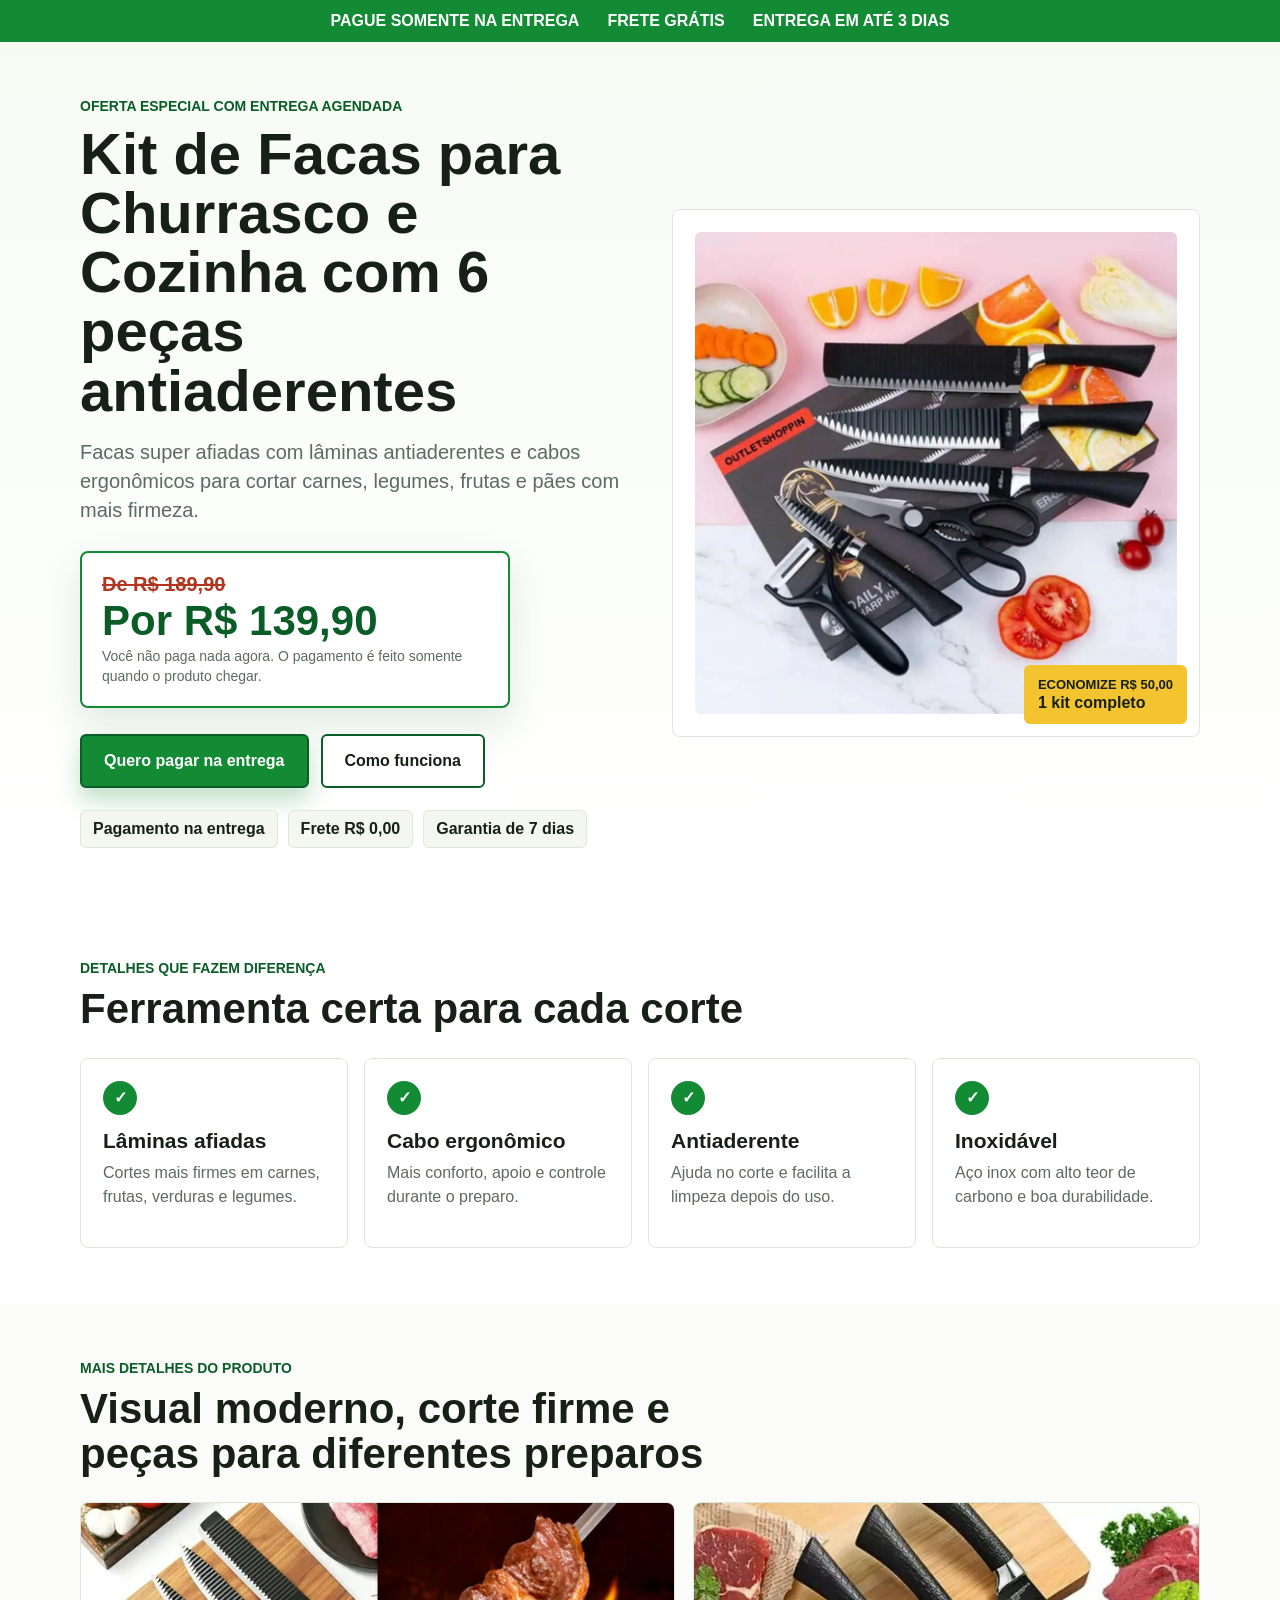
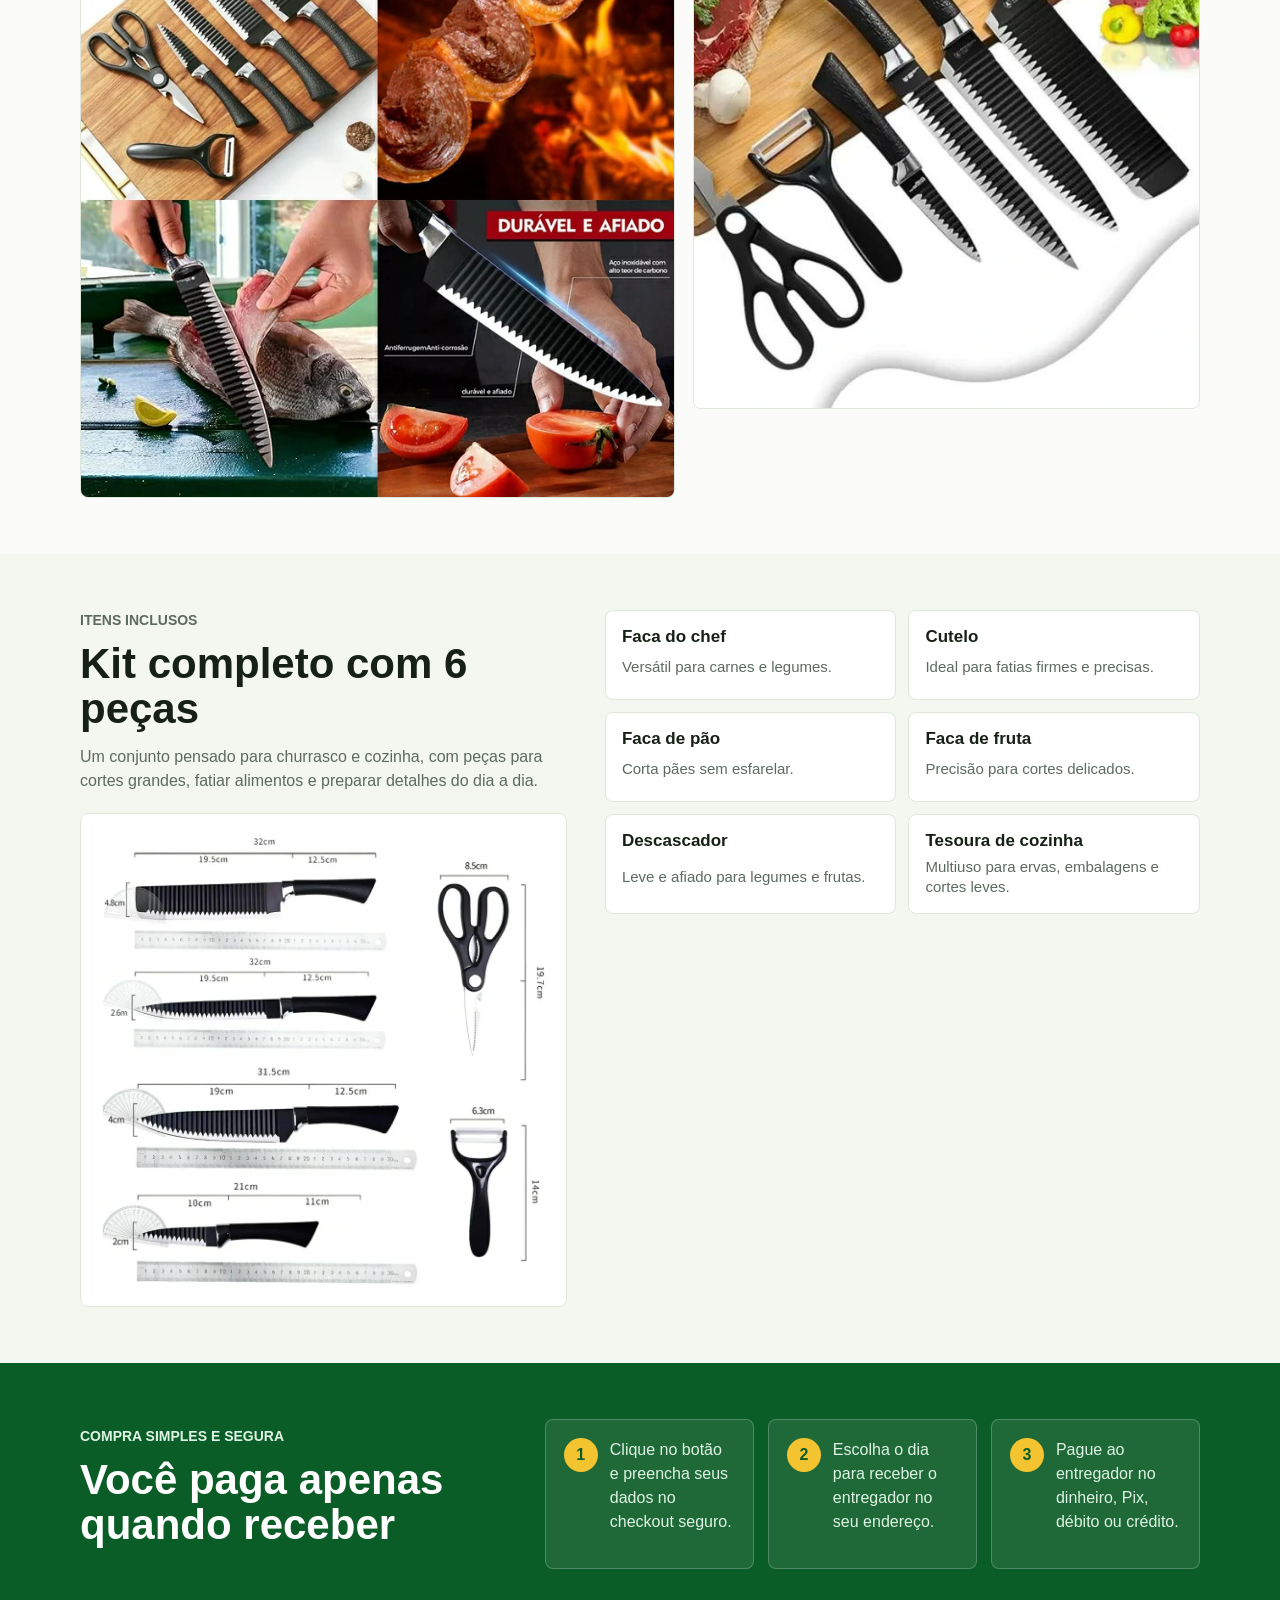
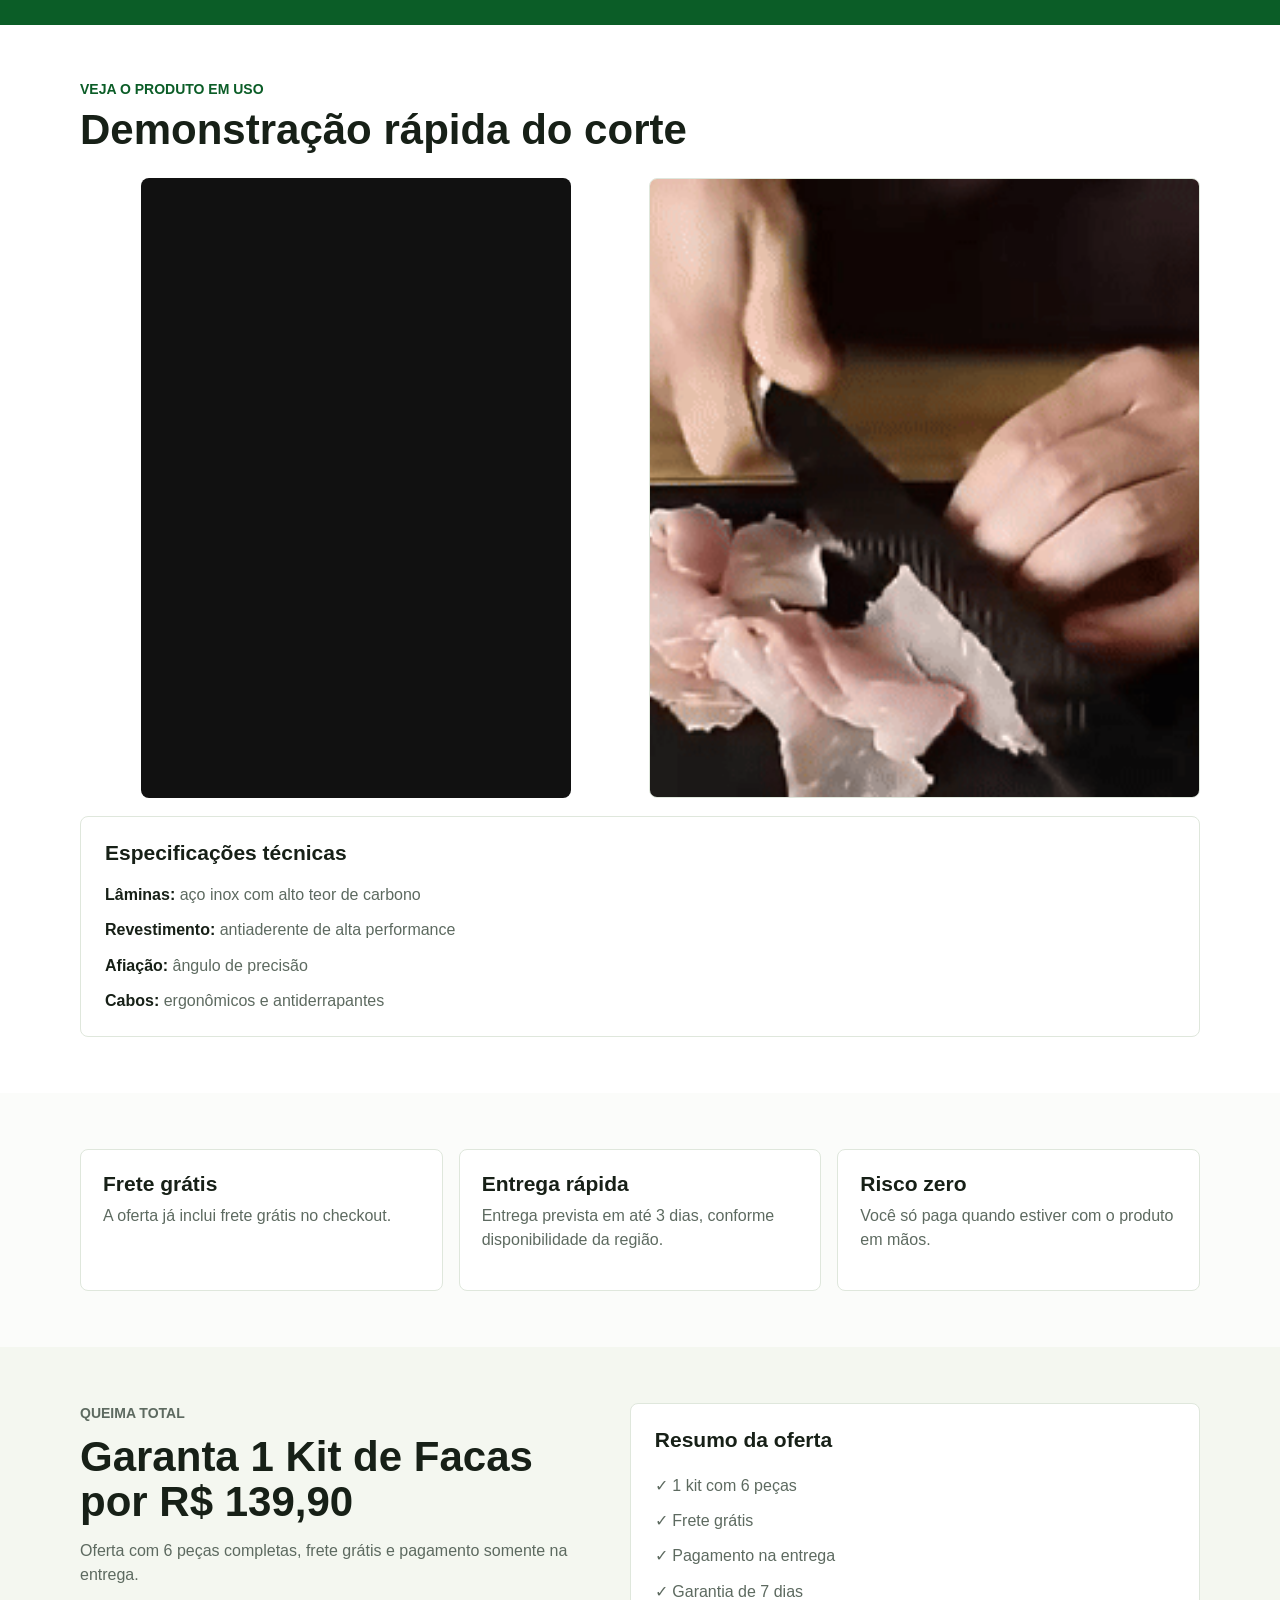
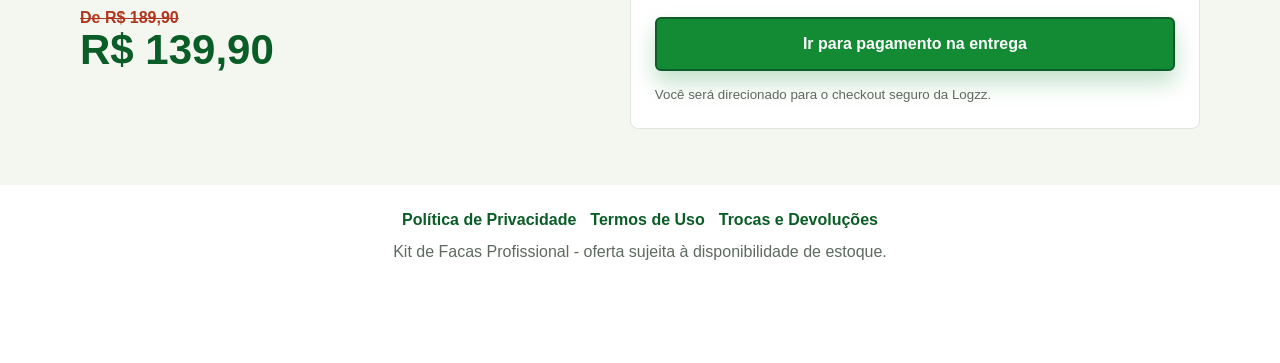
==== index.html @ 110b4728 "Add kit facas landing page" ====
<!doctype html>
<html lang="pt-BR">
  <head>
    <meta charset="utf-8">
    <meta name="viewport" content="width=device-width, initial-scale=1">
    <title>Kit de Facas Profissional | Pague na Entrega</title>
    <meta name="description" content="Kit de facas profissional com 6 peças, frete grátis e pagamento somente na entrega.">
    <link rel="preconnect" href="https://mastersite.shop">
    <link rel="stylesheet" href="styles.css">
    <!-- Google tag (gtag.js) -->
    <script async src="https://www.googletagmanager.com/gtag/js?id=AW-16681014319"></script>
    <script>
      window.dataLayer = window.dataLayer || [];
      function gtag(){dataLayer.push(arguments);}
      gtag('js', new Date());

      gtag('config', 'AW-16681014319');
    </script>
  </head>
  <body>
    <header class="trust-bar">
      <span>Pague somente na entrega</span>
      <span>Frete grátis</span>
      <span>Entrega em até 3 dias</span>
    </header>

    <main>
      <section class="hero" id="topo">
        <div class="hero-copy">
          <p class="eyebrow">Oferta especial com entrega agendada</p>
          <h1>Kit de Facas para Churrasco e Cozinha com 6 peças antiaderentes</h1>
          <p class="lead">Facas super afiadas com lâminas antiaderentes e cabos ergonômicos para cortar carnes, legumes, frutas e pães com mais firmeza.</p>

          <div class="price-box" aria-label="Preço da oferta">
            <span class="old-price">De R$ 189,90</span>
            <strong>Por R$ 139,90</strong>
            <small>Você não paga nada agora. O pagamento é feito somente quando o produto chegar.</small>
          </div>

          <div class="hero-actions">
            <a class="button primary" href="https://entrega.logzz.com.br/pay/memo80xdl/1-kit-com-6-facas-profissional">Quero pagar na entrega</a>
            <a class="button secondary" href="#como-funciona">Como funciona</a>
          </div>

          <ul class="quick-proofs" aria-label="Benefícios principais">
            <li>Pagamento na entrega</li>
            <li>Frete R$ 0,00</li>
            <li>Garantia de 7 dias</li>
          </ul>
        </div>

        <div class="product-showcase" aria-label="Imagem do Kit de Facas Profissional">
          <img src="/assets/kit-facas-principal.webp" alt="Kit de facas profissional com lâminas pretas e acessórios">
          <div class="floating-offer">
            <span>Economize R$ 50,00</span>
            <strong>1 kit completo</strong>
          </div>
        </div>
      </section>

      <section class="benefits">
        <div class="section-heading">
          <p class="eyebrow">Detalhes que fazem diferença</p>
          <h2>Ferramenta certa para cada corte</h2>
        </div>
        <div class="benefit-grid">
          <article>
            <span class="check">✓</span>
            <h3>Lâminas afiadas</h3>
            <p>Cortes mais firmes em carnes, frutas, verduras e legumes.</p>
          </article>
          <article>
            <span class="check">✓</span>
            <h3>Cabo ergonômico</h3>
            <p>Mais conforto, apoio e controle durante o preparo.</p>
          </article>
          <article>
            <span class="check">✓</span>
            <h3>Antiaderente</h3>
            <p>Ajuda no corte e facilita a limpeza depois do uso.</p>
          </article>
          <article>
            <span class="check">✓</span>
            <h3>Inoxidável</h3>
            <p>Aço inox com alto teor de carbono e boa durabilidade.</p>
          </article>
        </div>
      </section>

      <section class="gallery" aria-label="Fotos do Kit de Facas">
        <div class="section-heading">
          <p class="eyebrow">Mais detalhes do produto</p>
          <h2>Visual moderno, corte firme e peças para diferentes preparos</h2>
        </div>
        <div class="gallery-grid">
          <img src="/assets/kit-facas-usos.webp" alt="Montagem mostrando o kit de facas em churrasco, peixe e vegetais">
          <img src="/assets/kit-facas-inclusos.webp" alt="Kit de facas completo com tesoura e descascador">
        </div>
      </section>

      <section class="included" id="kit">
        <div class="included-copy">
          <p class="eyebrow">Itens inclusos</p>
          <h2>Kit completo com 6 peças</h2>
          <p>Um conjunto pensado para churrasco e cozinha, com peças para cortes grandes, fatiar alimentos e preparar detalhes do dia a dia.</p>
          <img class="included-photo" src="/assets/medidas-kit-facas.webp" alt="Medidas das facas, tesoura e descascador inclusos no kit">
        </div>
        <ul class="included-list">
          <li><strong>Faca do chef</strong><span>Versátil para carnes e legumes.</span></li>
          <li><strong>Cutelo</strong><span>Ideal para fatias firmes e precisas.</span></li>
          <li><strong>Faca de pão</strong><span>Corta pães sem esfarelar.</span></li>
          <li><strong>Faca de fruta</strong><span>Precisão para cortes delicados.</span></li>
          <li><strong>Descascador</strong><span>Leve e afiado para legumes e frutas.</span></li>
          <li><strong>Tesoura de cozinha</strong><span>Multiuso para ervas, embalagens e cortes leves.</span></li>
        </ul>
      </section>

      <section class="cod-strip" id="como-funciona">
        <div>
          <p class="eyebrow">Compra simples e segura</p>
          <h2>Você paga apenas quando receber</h2>
        </div>
        <div class="steps">
          <article>
            <span>1</span>
            <p>Clique no botão e preencha seus dados no checkout seguro.</p>
          </article>
          <article>
            <span>2</span>
            <p>Escolha o dia para receber o entregador no seu endereço.</p>
          </article>
          <article>
            <span>3</span>
            <p>Pague ao entregador no dinheiro, Pix, débito ou crédito.</p>
          </article>
        </div>
      </section>

      <section class="proof">
        <div class="section-heading">
          <p class="eyebrow">Veja o produto em uso</p>
          <h2>Demonstração rápida do corte</h2>
        </div>
        <div class="demo-layout video-feature">
          <iframe class="shorts-video" src="https://www.youtube.com/embed/foCWvr93uLo" title="Demonstração do Kit de Facas em vídeo" allow="accelerometer; autoplay; clipboard-write; encrypted-media; gyroscope; picture-in-picture; web-share" allowfullscreen></iframe>
          <img class="demo-gif" src="/assets/kit-facas-corte.gif" alt="Demonstração de faca cortando alimento sobre uma tábua">
        </div>
        <div class="demo-layout spec-layout">
          <div class="spec-card">
            <h3>Especificações técnicas</h3>
            <ul class="spec-list">
              <li><strong>Lâminas:</strong> aço inox com alto teor de carbono</li>
              <li><strong>Revestimento:</strong> antiaderente de alta performance</li>
              <li><strong>Afiação:</strong> ângulo de precisão</li>
              <li><strong>Cabos:</strong> ergonômicos e antiderrapantes</li>
            </ul>
          </div>
        </div>
      </section>

      <section class="confidence">
        <article>
          <h3>Frete grátis</h3>
          <p>A oferta já inclui frete grátis no checkout.</p>
        </article>
        <article>
          <h3>Entrega rápida</h3>
          <p>Entrega prevista em até 3 dias, conforme disponibilidade da região.</p>
        </article>
        <article>
          <h3>Risco zero</h3>
          <p>Você só paga quando estiver com o produto em mãos.</p>
        </article>
      </section>

      <section class="order" id="oferta">
        <div class="order-copy">
          <p class="eyebrow">Queima total</p>
          <h2>Garanta 1 Kit de Facas por R$ 139,90</h2>
          <p>Oferta com 6 peças completas, frete grátis e pagamento somente na entrega.</p>
          <div class="mini-price">
            <span>De R$ 189,90</span>
            <strong>R$ 139,90</strong>
          </div>
        </div>

        <div class="checkout-card">
          <h3>Resumo da oferta</h3>
          <ul>
            <li>✓ 1 kit com 6 peças</li>
            <li>✓ Frete grátis</li>
            <li>✓ Pagamento na entrega</li>
            <li>✓ Garantia de 7 dias</li>
          </ul>
          <a class="button primary full" href="https://entrega.logzz.com.br/pay/memo80xdl/1-kit-com-6-facas-profissional">Ir para pagamento na entrega</a>
          <small>Você será direcionado para o checkout seguro da Logzz.</small>
        </div>
      </section>
    </main>

    <footer>
      <nav class="policy-links" aria-label="Políticas da loja">
        <a href="https://peguenaentrega.com.br/politica-privacidade/">Política de Privacidade</a>
        <a href="https://peguenaentrega.com.br/termos-de-uso/">Termos de Uso</a>
        <a href="https://peguenaentrega.com.br/trocas-e-devolucoes/">Trocas e Devoluções</a>
      </nav>
      <p>Kit de Facas Profissional - oferta sujeita à disponibilidade de estoque.</p>
    </footer>

    <a class="sticky-cta" href="https://entrega.logzz.com.br/pay/memo80xdl/1-kit-com-6-facas-profissional">Pagar na entrega</a>
  </body>
</html>
---- styles.css ----
:root {
  --green: #138a34;
  --green-dark: #0b5d27;
  --yellow: #f4c430;
  --ink: #172017;
  --muted: #5d6a60;
  --soft: #f4f7f0;
  --line: #dfe7dc;
  --white: #ffffff;
  --danger: #b1351f;
  font-family: Arial, Helvetica, sans-serif;
}

* {
  box-sizing: border-box;
}

html {
  scroll-behavior: smooth;
}

body {
  margin: 0;
  color: var(--ink);
  background: var(--white);
}

img,
iframe {
  max-width: 100%;
}

.trust-bar {
  position: sticky;
  top: 0;
  z-index: 20;
  display: flex;
  justify-content: center;
  gap: 28px;
  padding: 12px 16px;
  color: var(--white);
  background: var(--green);
  font-weight: 800;
  text-transform: uppercase;
  letter-spacing: 0;
}

.hero,
.benefits,
.gallery,
.included,
.cod-strip,
.proof,
.confidence,
.order {
  padding: 56px max(18px, calc((100vw - 1120px) / 2));
}

.hero {
  display: grid;
  grid-template-columns: minmax(0, 1.02fr) minmax(320px, 0.98fr);
  gap: 42px;
  align-items: center;
  background: linear-gradient(180deg, #f7fbf4 0%, #ffffff 100%);
}

.hero-copy {
  min-width: 0;
}

.eyebrow {
  margin: 0 0 10px;
  color: var(--green-dark);
  font-size: 14px;
  font-weight: 800;
  text-transform: uppercase;
}

h1,
h2,
h3,
p {
  margin-top: 0;
}

h1 {
  max-width: 720px;
  margin-bottom: 18px;
  font-size: clamp(34px, 5vw, 58px);
  line-height: 1.02;
}

h2 {
  margin-bottom: 14px;
  font-size: clamp(28px, 3.8vw, 42px);
  line-height: 1.08;
}

h3 {
  margin-bottom: 8px;
  font-size: 21px;
}

.lead {
  max-width: 620px;
  color: var(--muted);
  font-size: 20px;
  line-height: 1.45;
}

.price-box {
  display: grid;
  gap: 4px;
  max-width: 430px;
  margin: 26px 0;
  padding: 20px;
  border: 2px solid var(--green);
  background: var(--white);
  border-radius: 8px;
  box-shadow: 0 16px 38px rgba(13, 82, 34, 0.12);
}

.old-price {
  width: fit-content;
  color: var(--danger);
  font-size: 20px;
  font-weight: 800;
  text-decoration: line-through;
}

.price-box strong,
.mini-price strong {
  color: var(--green-dark);
  font-size: 42px;
  line-height: 1;
}

.price-box small,
.order-form small {
  color: var(--muted);
  font-size: 14px;
  line-height: 1.45;
}

.hero-actions {
  display: flex;
  flex-wrap: wrap;
  gap: 12px;
  margin-bottom: 22px;
}

.button {
  display: inline-flex;
  min-height: 54px;
  align-items: center;
  justify-content: center;
  padding: 14px 22px;
  border: 2px solid var(--green-dark);
  border-radius: 6px;
  color: var(--ink);
  font-weight: 900;
  text-decoration: none;
  text-align: center;
}

.button.primary {
  color: var(--white);
  background: var(--green);
  box-shadow: 0 12px 22px rgba(19, 138, 52, 0.26);
}

.button.secondary {
  background: var(--white);
}

.quick-proofs {
  display: flex;
  flex-wrap: wrap;
  gap: 10px;
  padding: 0;
  margin: 0;
  list-style: none;
}

.quick-proofs li {
  padding: 9px 12px;
  border: 1px solid var(--line);
  border-radius: 6px;
  background: var(--soft);
  font-weight: 800;
}

.product-showcase {
  position: relative;
  min-width: 0;
  padding: 22px;
  border: 1px solid var(--line);
  border-radius: 8px;
  background: var(--white);
}

.product-showcase img {
  display: block;
  width: 100%;
  border-radius: 6px;
}

.floating-offer {
  position: absolute;
  right: 12px;
  bottom: 12px;
  display: grid;
  gap: 2px;
  padding: 12px 14px;
  border-radius: 6px;
  color: var(--ink);
  background: var(--yellow);
  font-weight: 900;
}

.floating-offer span {
  font-size: 13px;
  text-transform: uppercase;
}

.section-heading {
  max-width: 720px;
  margin-bottom: 26px;
}

.benefit-grid,
.gallery-grid,
.confidence {
  display: grid;
  grid-template-columns: repeat(4, minmax(0, 1fr));
  gap: 16px;
}

.benefit-grid article,
.confidence article {
  padding: 22px;
  border: 1px solid var(--line);
  border-radius: 8px;
  background: var(--white);
}

.benefit-grid p,
.confidence p,
.included-copy p,
.cod-strip p,
.order-copy p {
  color: var(--muted);
  line-height: 1.5;
}

.gallery {
  background: #fbfcfa;
}

.gallery-grid {
  grid-template-columns: minmax(0, 1.08fr) minmax(0, 0.92fr);
  gap: 18px;
}

.gallery-grid img,
.included-photo {
  width: 100%;
  border: 1px solid var(--line);
  border-radius: 8px;
  background: var(--white);
  object-fit: cover;
}

.gallery-grid img {
  aspect-ratio: 1 / 1;
}

.included-photo {
  display: block;
  margin-top: 20px;
}

.check {
  display: inline-flex;
  width: 34px;
  height: 34px;
  align-items: center;
  justify-content: center;
  margin-bottom: 14px;
  border-radius: 50%;
  color: var(--white);
  background: var(--green);
  font-weight: 900;
}

.included {
  display: grid;
  grid-template-columns: 0.9fr 1.1fr;
  gap: 38px;
  align-items: start;
  background: var(--soft);
}

.included-list {
  display: grid;
  grid-template-columns: repeat(2, minmax(0, 1fr));
  gap: 12px;
  padding: 0;
  margin: 0;
  list-style: none;
}

.included-list li {
  display: grid;
  gap: 6px;
  min-height: 90px;
  padding: 16px;
  border: 1px solid var(--line);
  border-radius: 8px;
  background: var(--white);
  font-size: 17px;
  font-weight: 800;
}

.included-list span {
  color: var(--muted);
  font-size: 15px;
  font-weight: 500;
  line-height: 1.35;
}

.cod-strip {
  display: grid;
  grid-template-columns: 0.8fr 1.2fr;
  gap: 28px;
  align-items: center;
  color: var(--white);
  background: var(--green-dark);
}

.cod-strip .eyebrow,
.cod-strip p {
  color: #dff4e4;
}

.steps {
  display: grid;
  grid-template-columns: repeat(3, minmax(0, 1fr));
  gap: 14px;
}

.steps article {
  display: flex;
  gap: 12px;
  min-height: 108px;
  padding: 18px;
  border: 1px solid rgba(255, 255, 255, 0.22);
  border-radius: 8px;
  background: rgba(255, 255, 255, 0.08);
}

.steps span {
  display: inline-flex;
  flex: 0 0 34px;
  width: 34px;
  height: 34px;
  align-items: center;
  justify-content: center;
  border-radius: 50%;
  color: var(--green-dark);
  background: var(--yellow);
  font-weight: 900;
}

.video-grid,
.demo-layout {
  display: grid;
  grid-template-columns: repeat(2, minmax(0, 1fr));
  gap: 18px;
}

.video-grid iframe {
  width: 100%;
  aspect-ratio: 16 / 9;
  border: 0;
  border-radius: 8px;
  background: #111;
}

.video-feature {
  align-items: stretch;
  margin-bottom: 18px;
}

.shorts-video {
  width: min(100%, 430px);
  min-height: 620px;
  justify-self: center;
  border: 0;
  border-radius: 8px;
  background: #111;
}

.demo-gif {
  width: 100%;
  height: 100%;
  min-height: 420px;
  object-fit: cover;
  border: 1px solid var(--line);
  border-radius: 8px;
  background: var(--soft);
}

.spec-layout {
  grid-template-columns: 1fr;
}

.spec-card,
.checkout-card {
  padding: 24px;
  border: 1px solid var(--line);
  border-radius: 8px;
  background: var(--white);
}

.spec-list,
.checkout-card ul {
  display: grid;
  gap: 12px;
  padding: 0;
  margin: 18px 0 0;
  list-style: none;
}

.spec-list li,
.checkout-card li {
  color: var(--muted);
  line-height: 1.45;
}

.spec-list strong {
  color: var(--ink);
}

.confidence {
  grid-template-columns: repeat(3, minmax(0, 1fr));
  background: #fbfcfa;
}

.order {
  display: grid;
  grid-template-columns: 0.95fr 1.05fr;
  gap: 34px;
  align-items: start;
  background: var(--soft);
}

.mini-price {
  display: grid;
  gap: 2px;
  margin-top: 22px;
}

.mini-price span {
  color: var(--danger);
  font-weight: 900;
  text-decoration: line-through;
}

.checkout-card {
  display: grid;
  gap: 14px;
}

.checkout-card ul {
  margin: 0;
}

.button.full {
  width: 100%;
}

.checkout-card small {
  color: var(--muted);
  line-height: 1.45;
}

footer {
  padding: 26px 18px 86px;
  color: var(--muted);
  text-align: center;
}

.policy-links {
  display: flex;
  flex-wrap: wrap;
  justify-content: center;
  gap: 14px;
  margin-bottom: 14px;
}

.policy-links a {
  color: var(--green-dark);
  font-weight: 800;
  text-decoration: none;
}

.policy-links a:hover {
  text-decoration: underline;
}

.sticky-cta {
  position: fixed;
  right: 18px;
  bottom: 18px;
  z-index: 30;
  display: none;
  min-height: 48px;
  align-items: center;
  justify-content: center;
  padding: 12px 18px;
  border-radius: 6px;
  color: var(--white);
  background: var(--green);
  box-shadow: 0 12px 28px rgba(0, 0, 0, 0.22);
  font-weight: 900;
  text-decoration: none;
}

@media (max-width: 900px) {
  .trust-bar {
    gap: 10px;
    font-size: 12px;
  }

  .hero,
  .included,
  .cod-strip,
  .order {
    grid-template-columns: 1fr;
  }

  .benefit-grid,
  .gallery-grid,
  .confidence {
    grid-template-columns: repeat(2, minmax(0, 1fr));
  }

  .steps,
  .video-grid,
  .demo-layout {
    grid-template-columns: 1fr;
  }
}

@media (max-width: 620px) {
  .trust-bar {
    flex-direction: column;
    align-items: center;
    gap: 4px;
    padding: 9px 12px;
  }

  .hero,
  .benefits,
  .gallery,
  .included,
  .cod-strip,
  .proof,
  .confidence,
  .order {
    padding: 36px 16px;
  }

  .benefit-grid,
  .gallery-grid,
  .confidence,
  .included-list {
    grid-template-columns: 1fr;
  }

  .hero-actions .button {
    width: 100%;
  }

  .price-box strong,
  .mini-price strong {
    font-size: 34px;
  }

  .floating-offer {
    position: static;
    margin-top: 12px;
  }

  .shorts-video {
    width: 100%;
    min-height: 560px;
  }

  .demo-gif {
    min-height: 300px;
  }

  .sticky-cta {
    left: 14px;
    right: 14px;
    display: flex;
  }
}
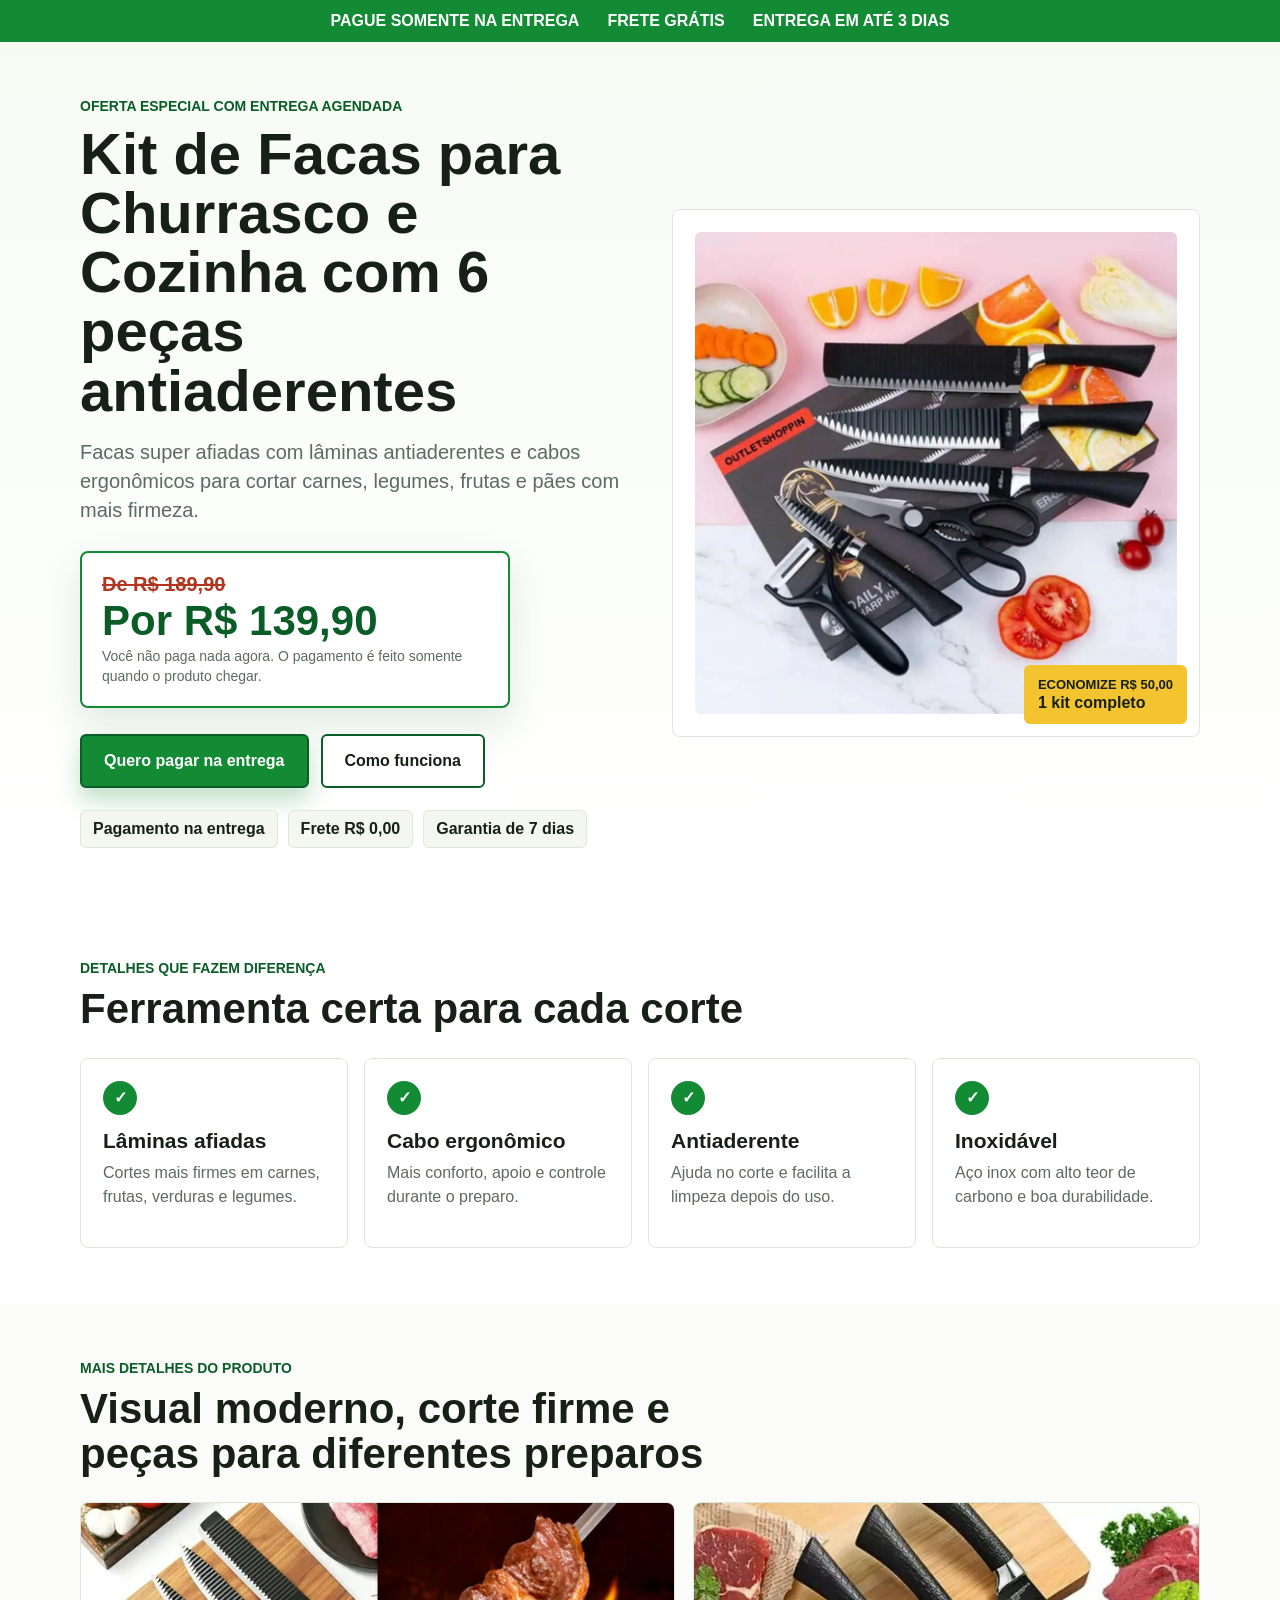
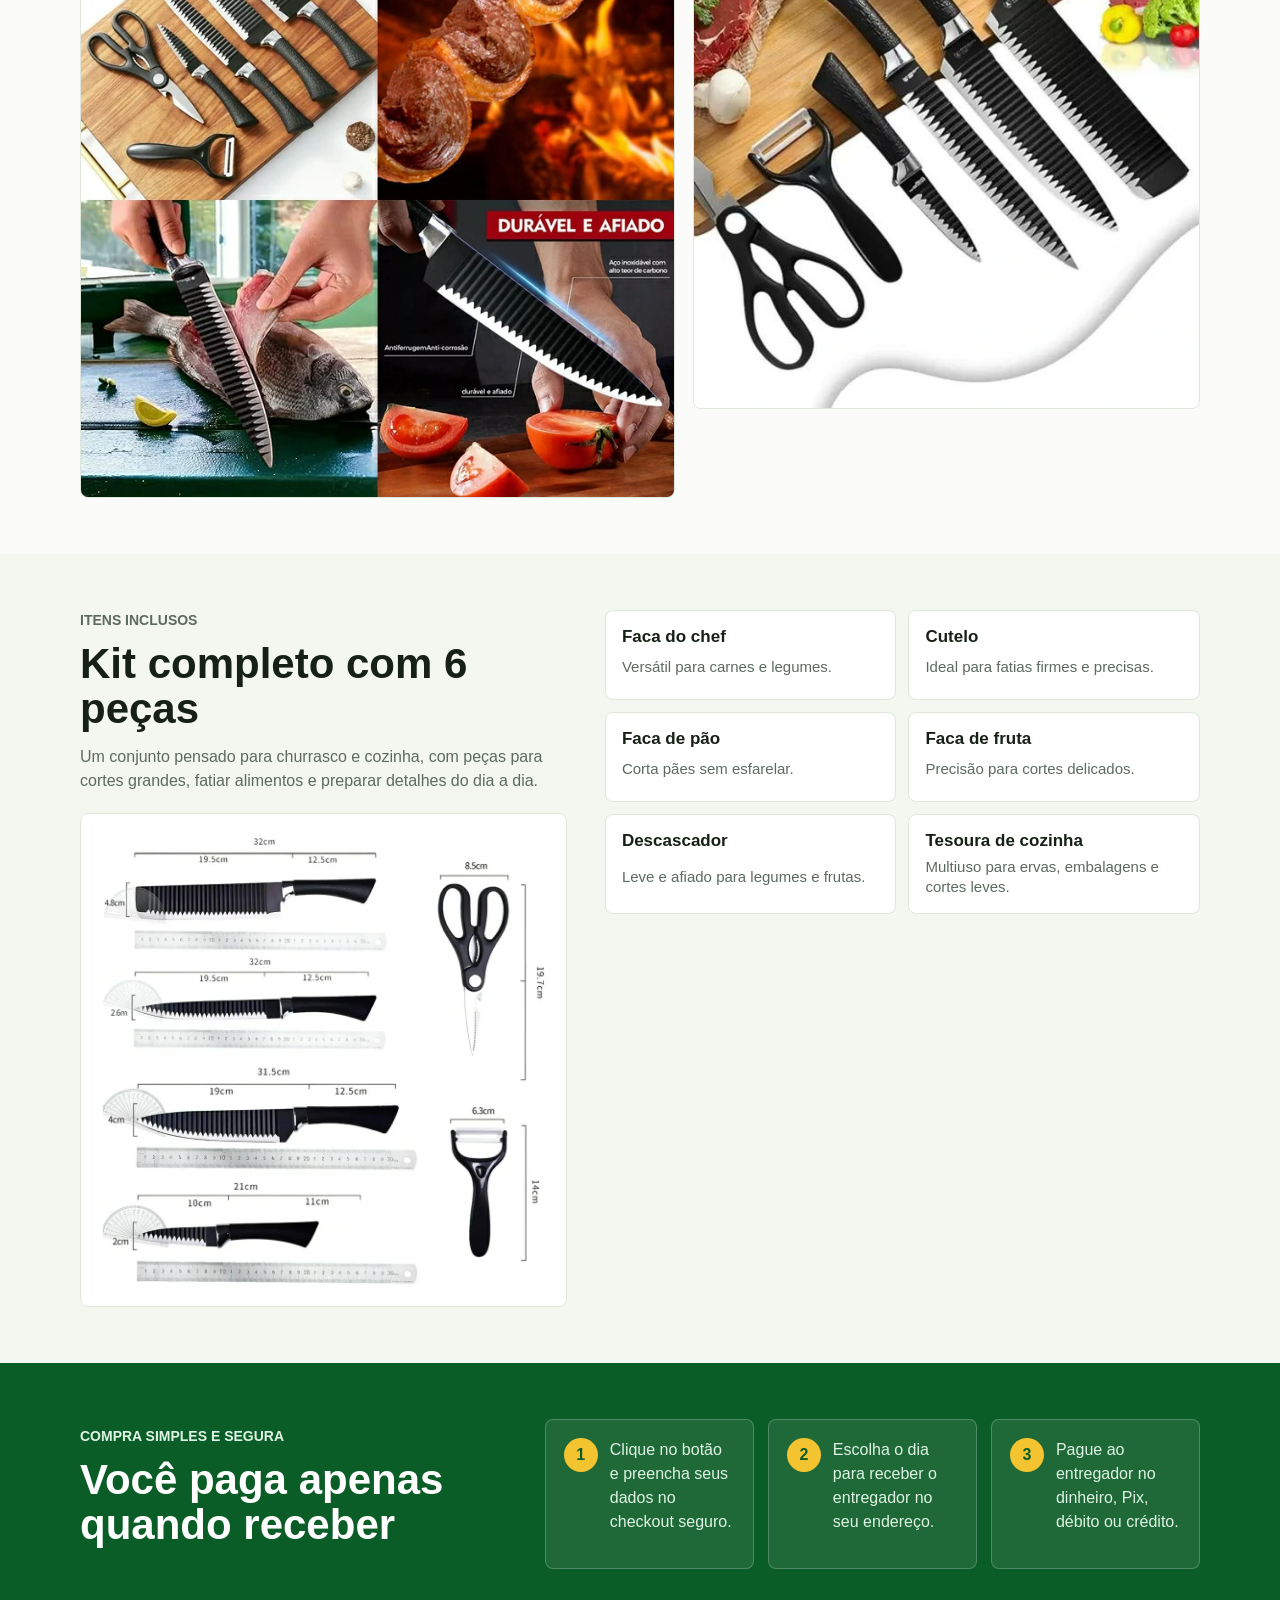
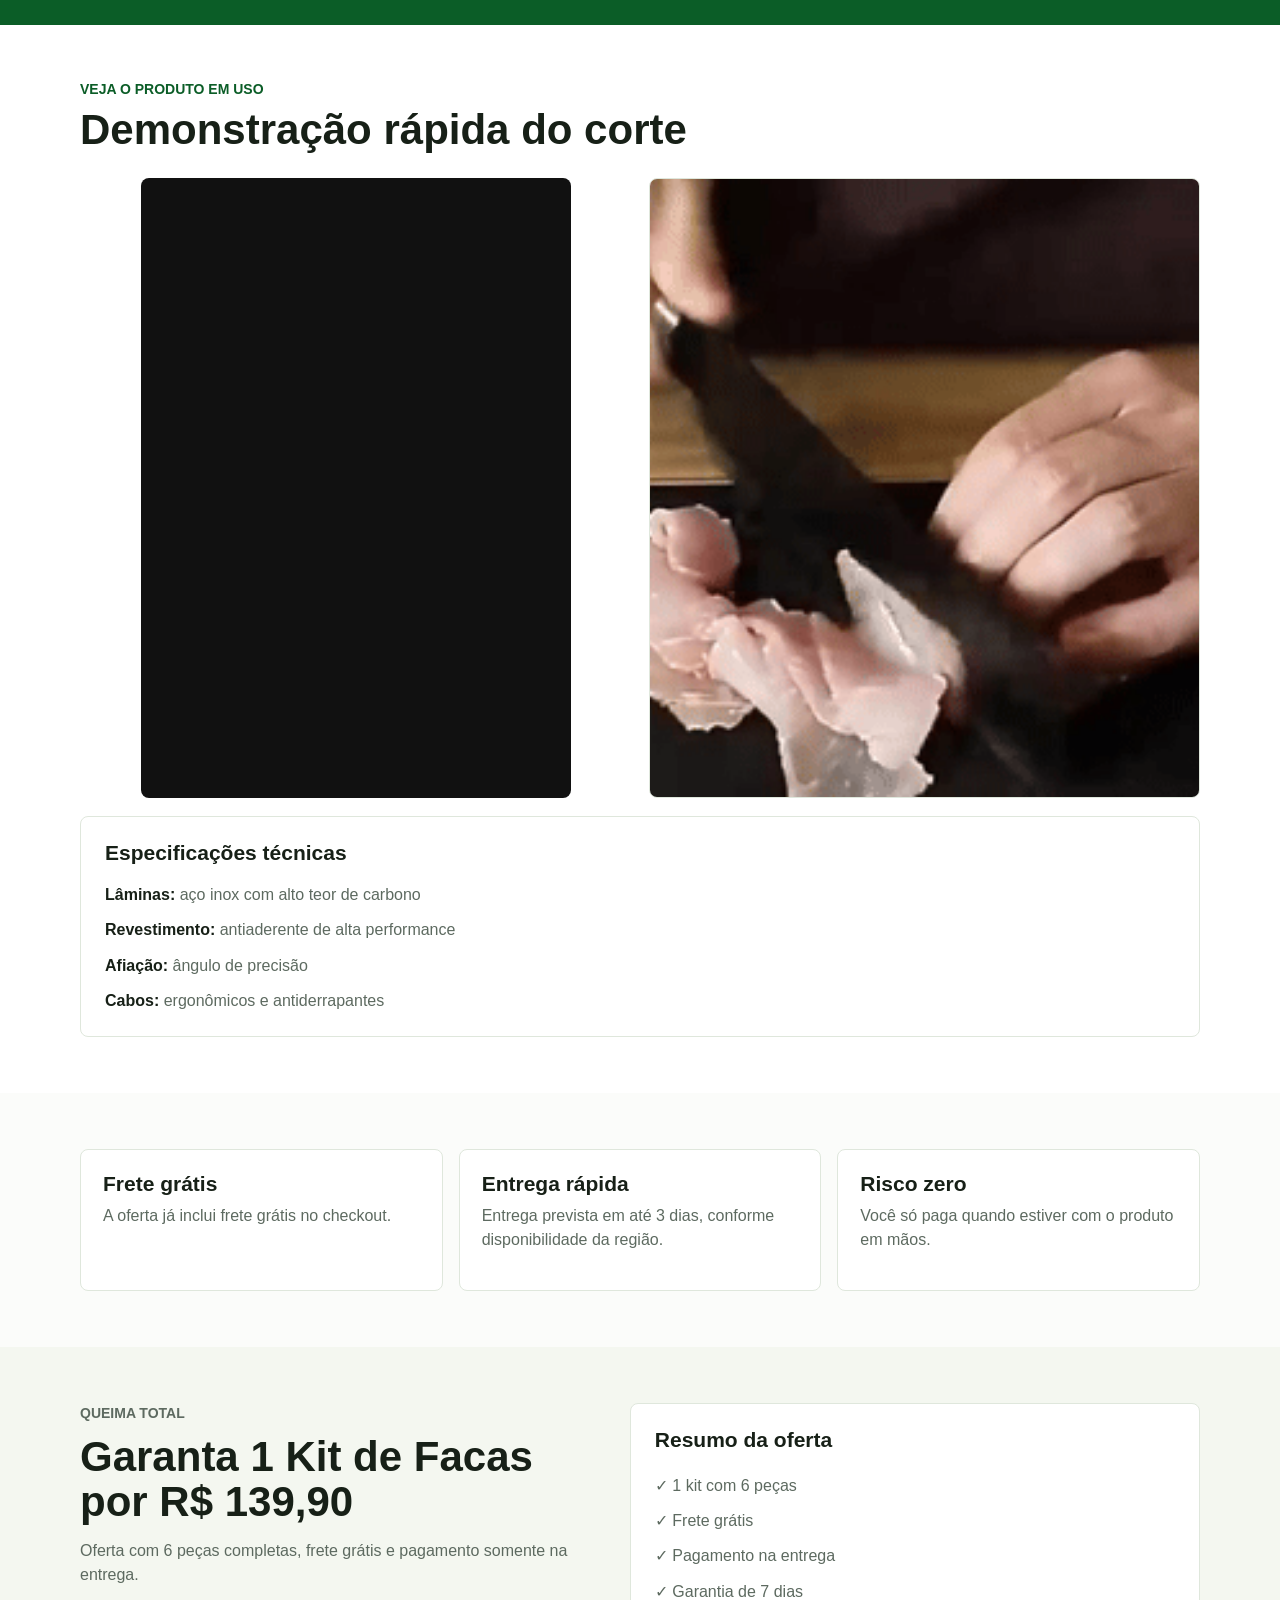
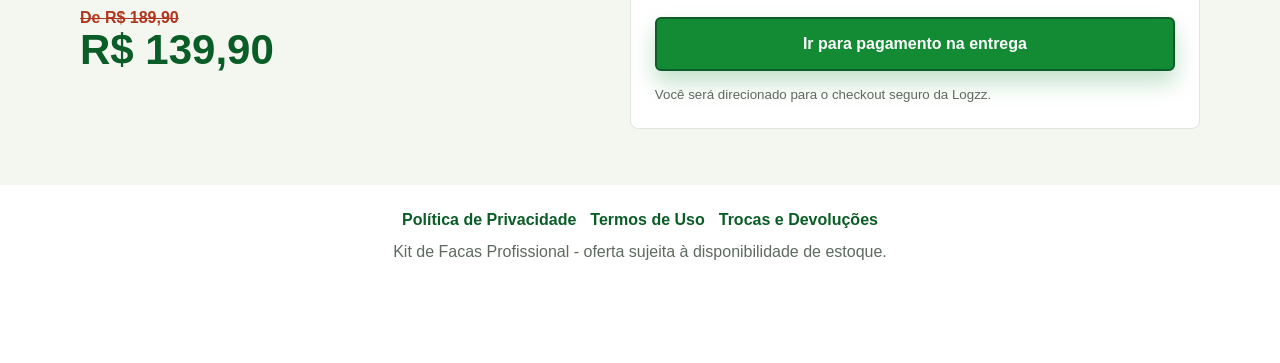
==== commit e1243c1b: "Add Filtripixel tracking" ====
--- a/index.html
+++ b/index.html
@@ -6,7 +6,7 @@
     <title>Kit de Facas Profissional | Pague na Entrega</title>
     <meta name="description" content="Kit de facas profissional com 6 peças, frete grátis e pagamento somente na entrega.">
     <link rel="preconnect" href="https://mastersite.shop">
-    <link rel="stylesheet" href="styles.css">
+    <link rel="stylesheet" href="/styles.css">
     <!-- Google tag (gtag.js) -->
     <script async src="https://www.googletagmanager.com/gtag/js?id=AW-16681014319"></script>
     <script>
@@ -16,6 +16,13 @@
 
       gtag('config', 'AW-16681014319');
     </script>
+    <!-- Start Filtripixel tracking (filtripixel.minify.js) -->
+    <script data-render-head="true" src="https://static.filtripixel.io/filtripixel.minify.js?pixelId=e9996153-28be-462e-956a-0543418071aa"></script>
+    <!-- End Filtripixel tracking (filtripixel.minify.js) -->
+    <script>
+      window.va = window.va || function () { (window.vaq = window.vaq || []).push(arguments); };
+    </script>
+    <script defer src="/_vercel/insights/script.js"></script>
   </head>
   <body>
     <header class="trust-bar">
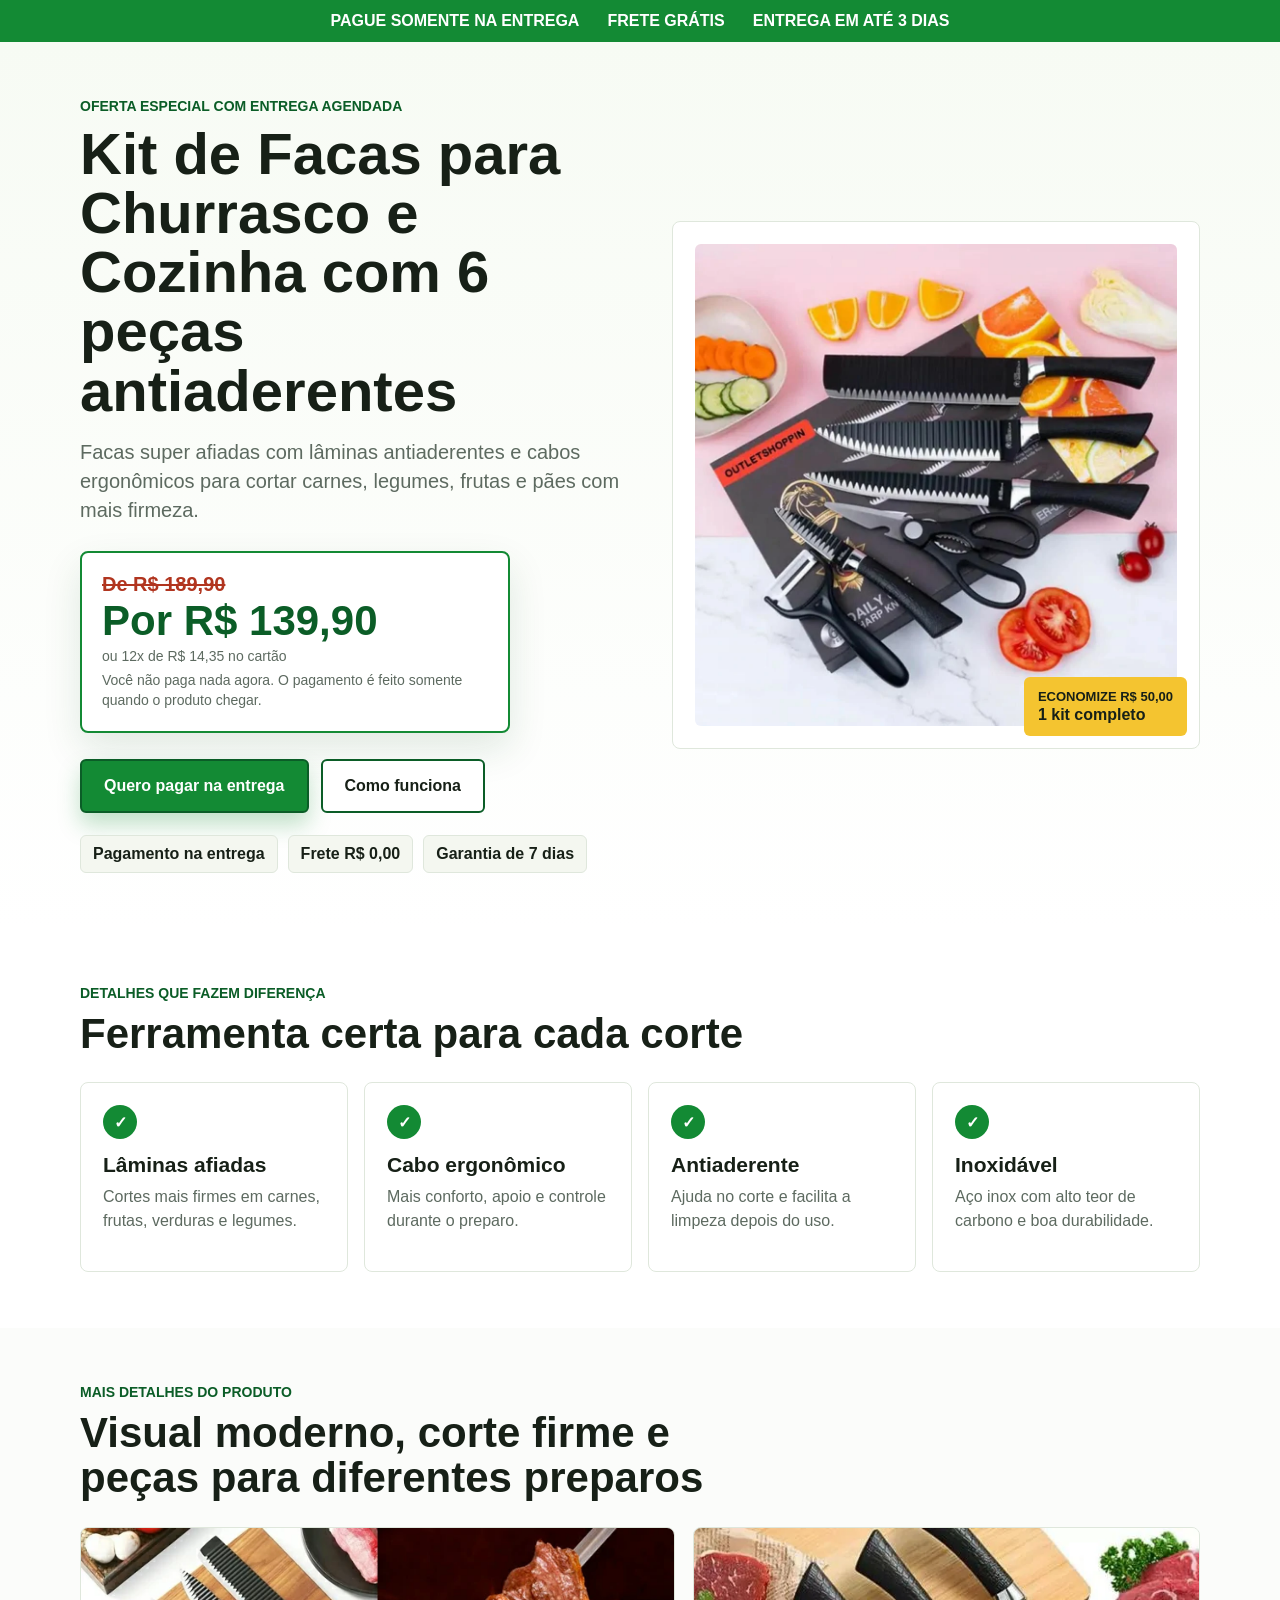
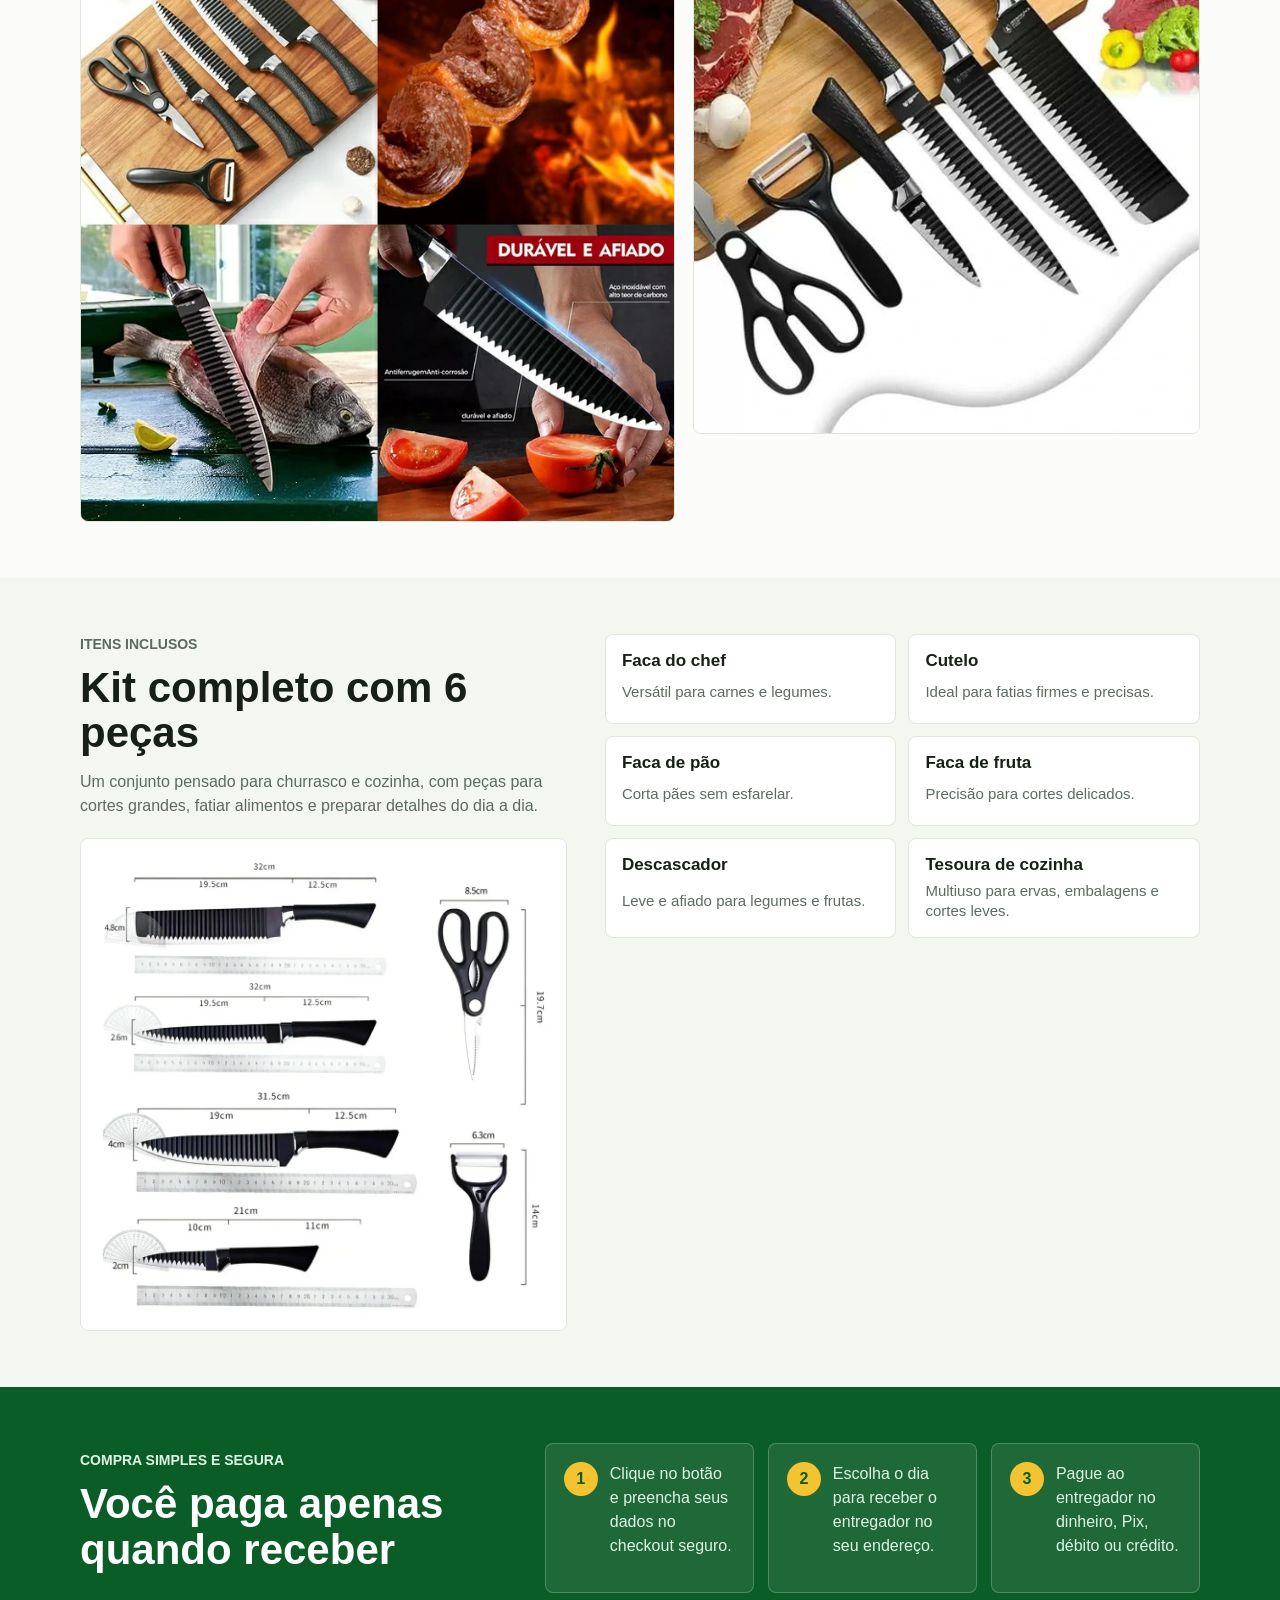
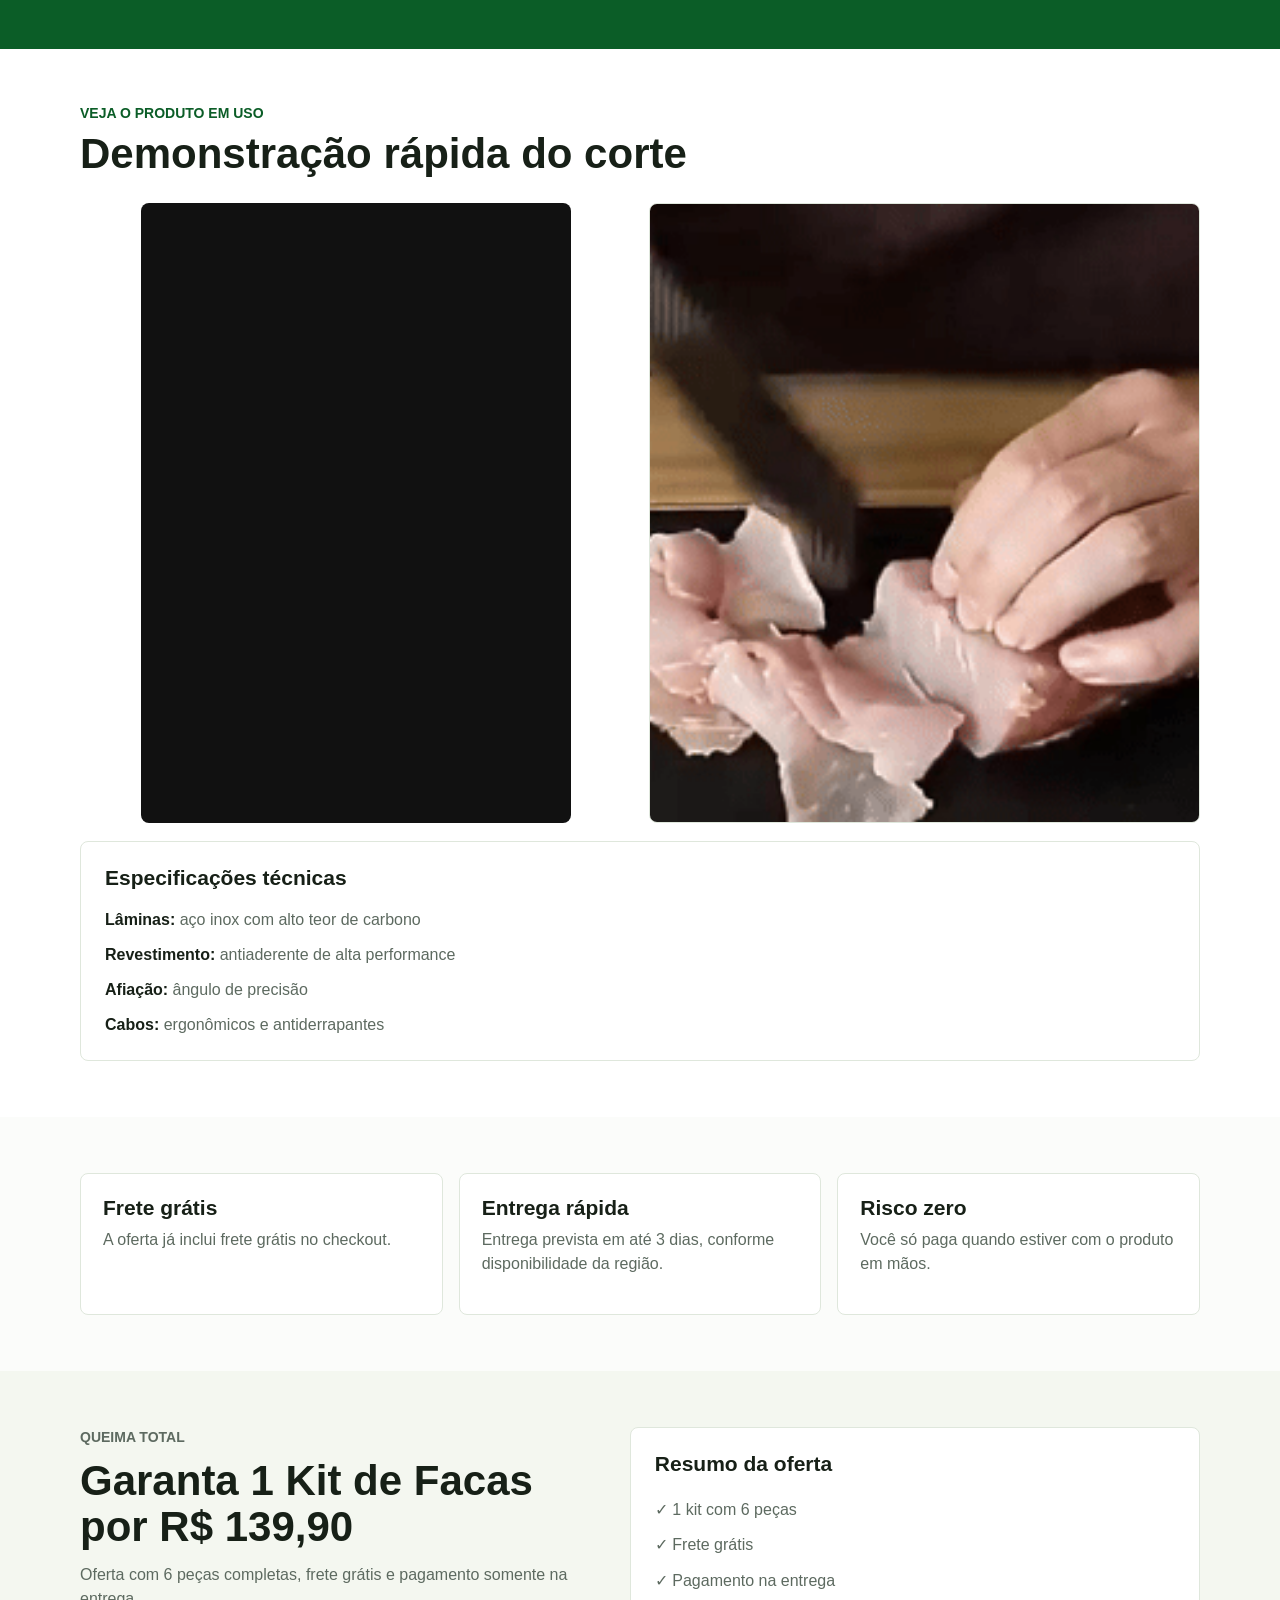
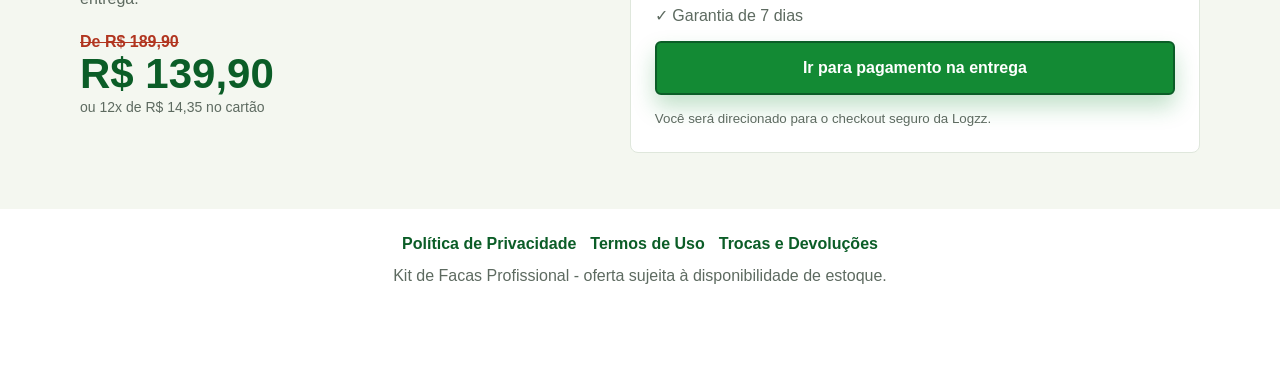
==== commit 9c982f9b: "Add knife kit installment price" ====
--- a/index.html
+++ b/index.html
@@ -41,6 +41,7 @@
           <div class="price-box" aria-label="Preço da oferta">
             <span class="old-price">De R$ 189,90</span>
             <strong>Por R$ 139,90</strong>
+            <small>ou 12x de R$ 14,35 no cartão</small>
             <small>Você não paga nada agora. O pagamento é feito somente quando o produto chegar.</small>
           </div>
 
@@ -188,6 +189,7 @@
           <div class="mini-price">
             <span>De R$ 189,90</span>
             <strong>R$ 139,90</strong>
+            <small>ou 12x de R$ 14,35 no cartão</small>
           </div>
         </div>
 
--- a/styles.css
+++ b/styles.css
@@ -136,6 +136,7 @@
 }
 
 .price-box small,
+.mini-price small,
 .order-form small {
   color: var(--muted);
   font-size: 14px;
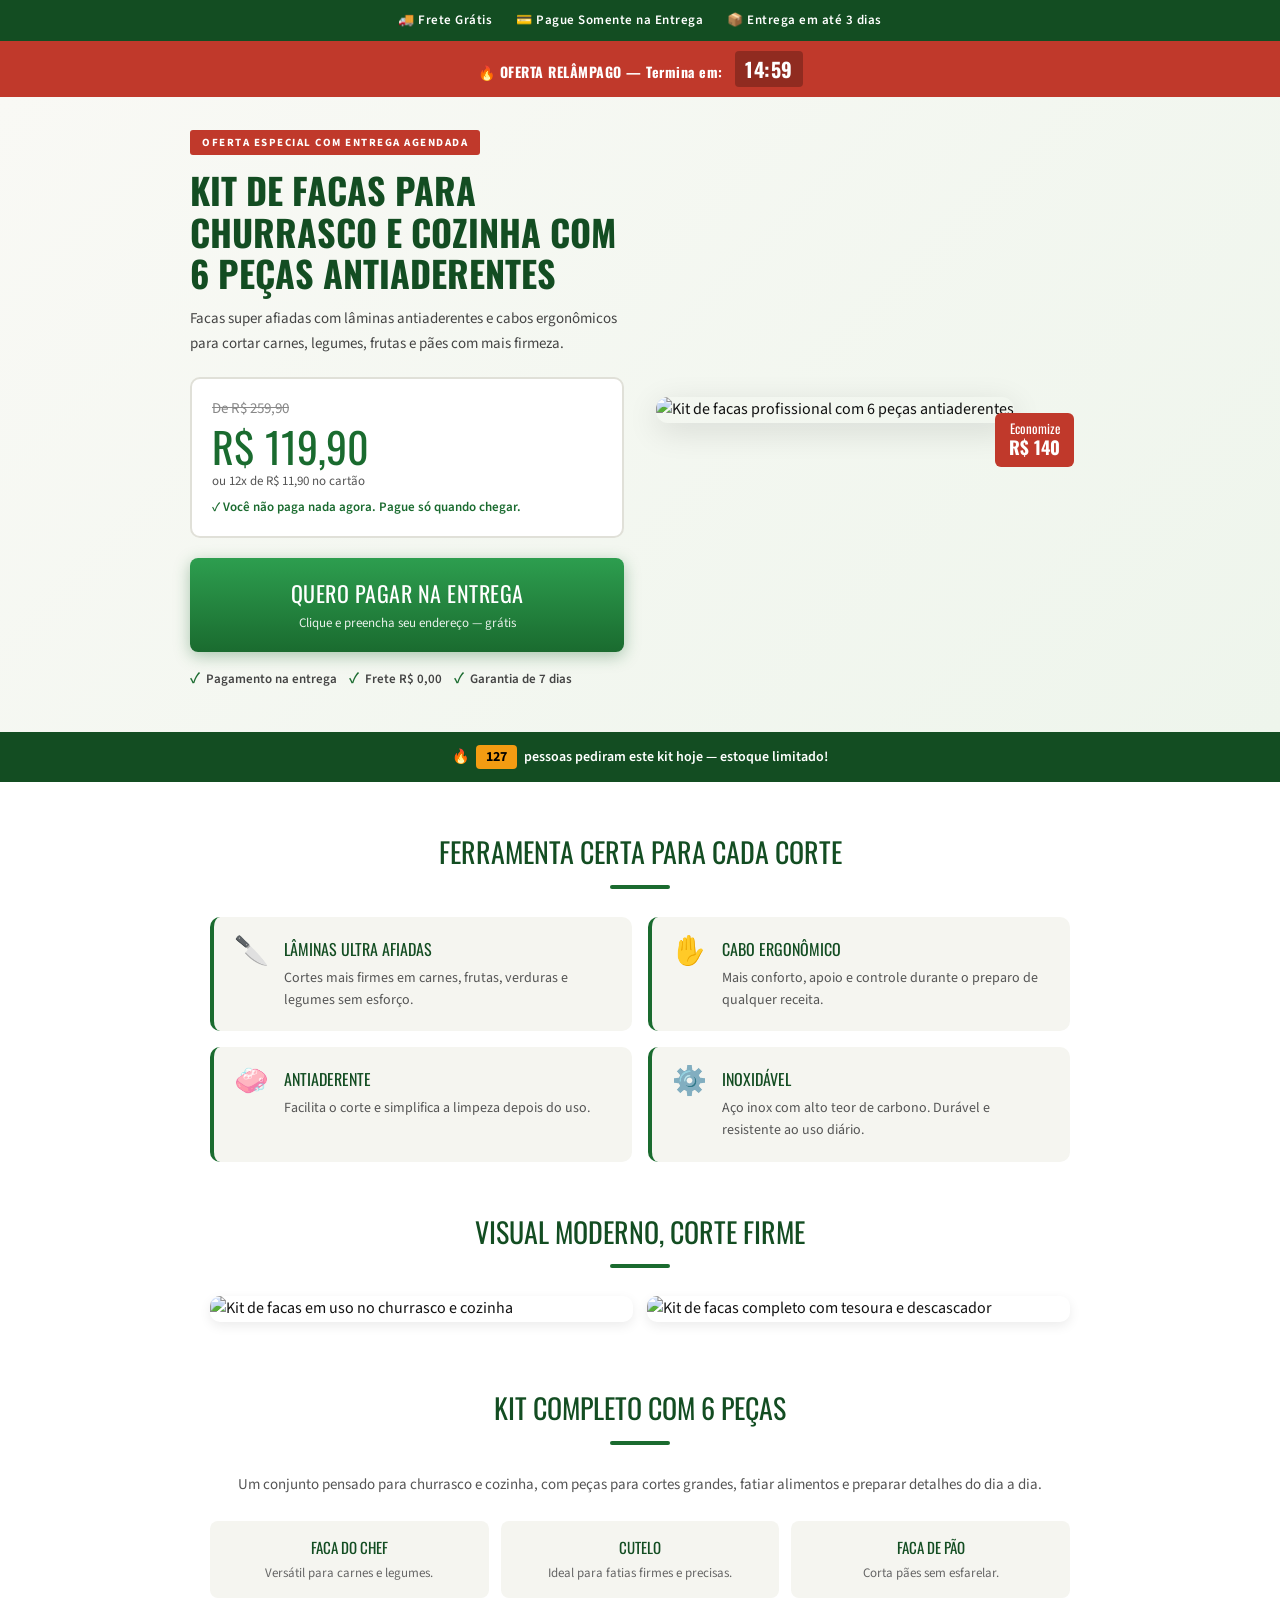
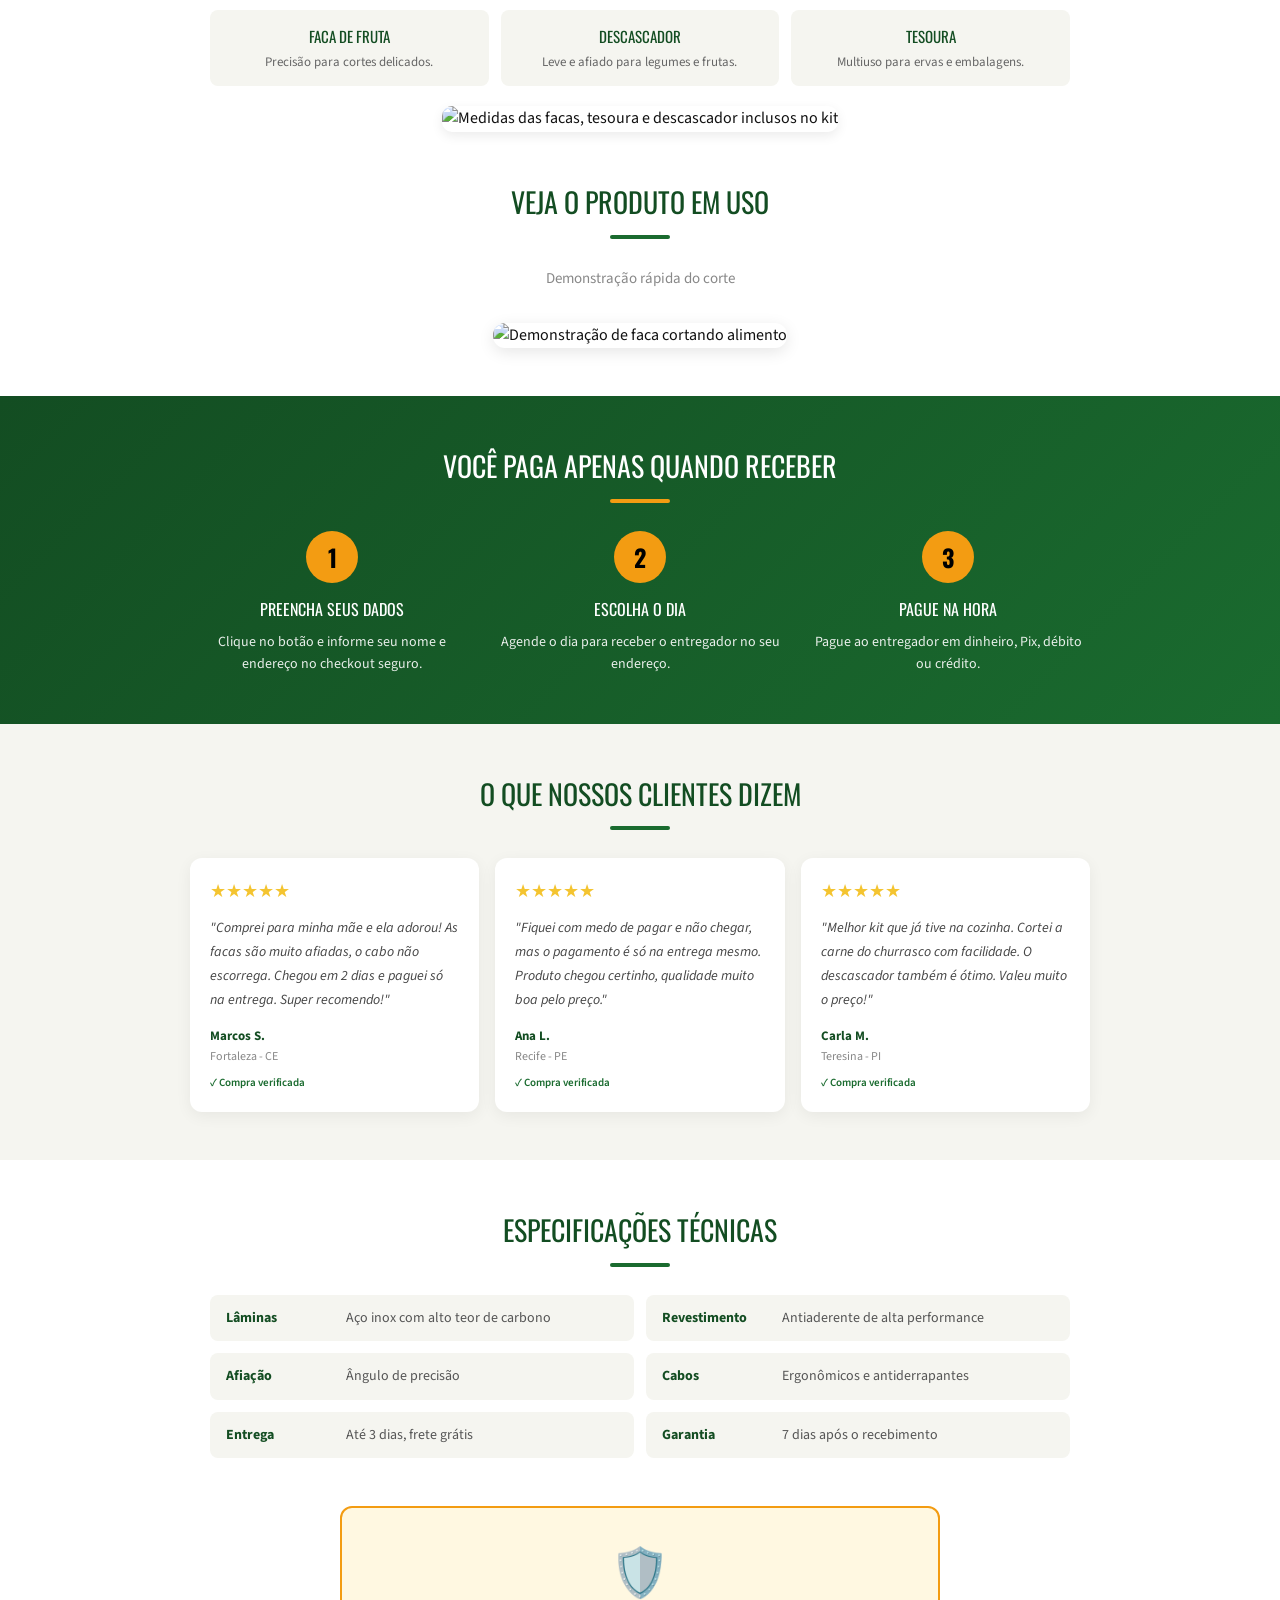
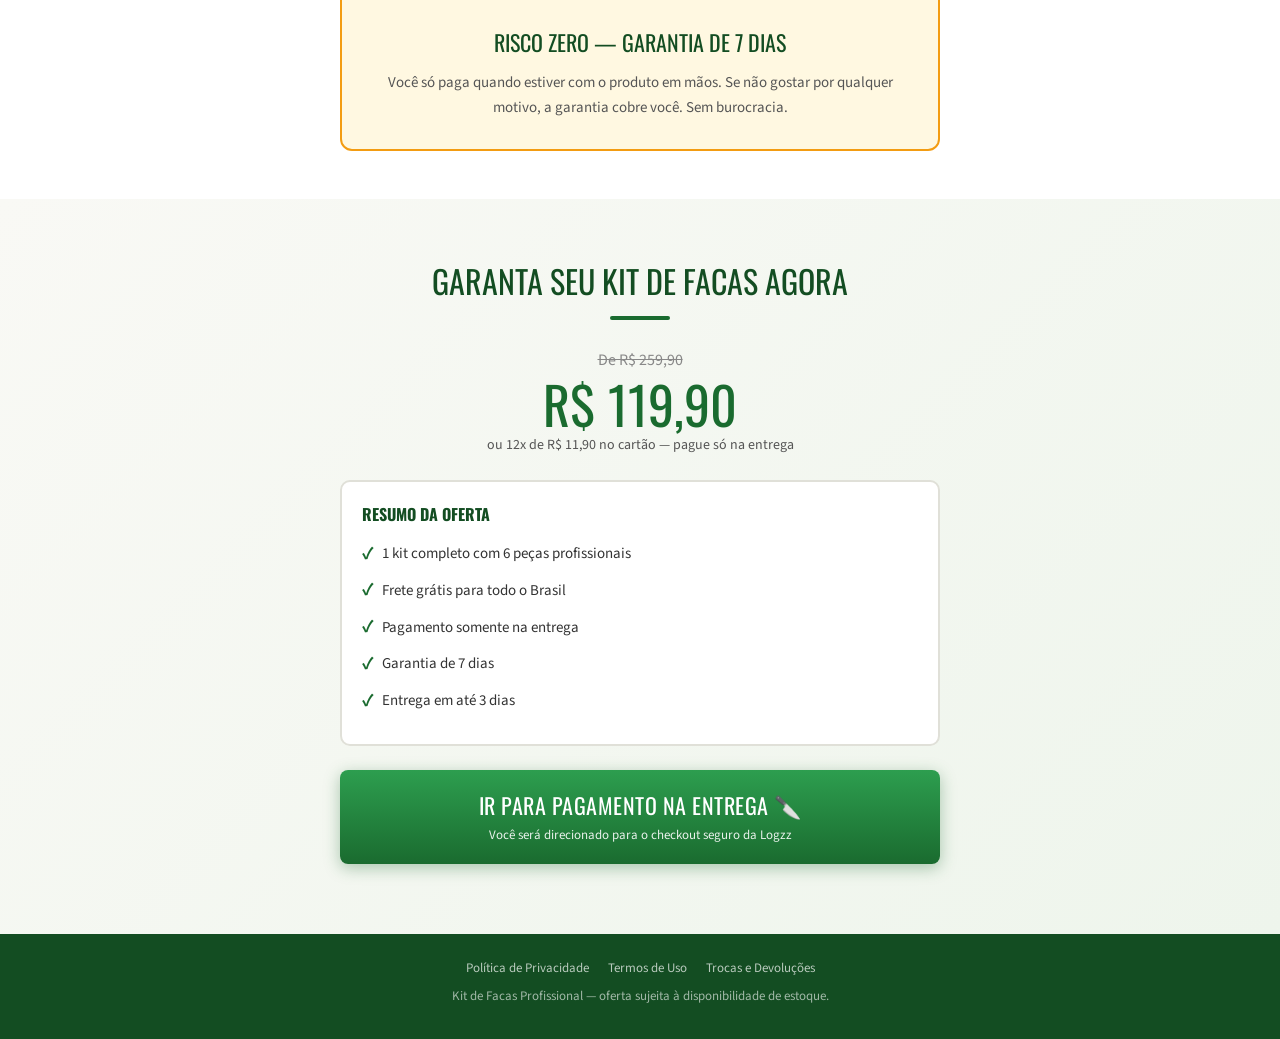
==== commit cea06de3: "LP otimizada: preco R$119, timer urgencia, depoimentos Nordeste, prova social" ====
--- a/index.html
+++ b/index.html
@@ -1,221 +1,846 @@
-<!doctype html>
+<!DOCTYPE html>
 <html lang="pt-BR">
-  <head>
-    <meta charset="utf-8">
-    <meta name="viewport" content="width=device-width, initial-scale=1">
-    <title>Kit de Facas Profissional | Pague na Entrega</title>
-    <meta name="description" content="Kit de facas profissional com 6 peças, frete grátis e pagamento somente na entrega.">
-    <link rel="preconnect" href="https://mastersite.shop">
-    <link rel="stylesheet" href="/styles.css">
-    <!-- Google tag (gtag.js) -->
-    <script async src="https://www.googletagmanager.com/gtag/js?id=AW-16681014319"></script>
-    <script>
-      window.dataLayer = window.dataLayer || [];
-      function gtag(){dataLayer.push(arguments);}
-      gtag('js', new Date());
-
-      gtag('config', 'AW-16681014319');
-    </script>
-    <!-- Start Filtripixel tracking (filtripixel.minify.js) -->
-    <script data-render-head="true" src="https://static.filtripixel.io/filtripixel.minify.js?pixelId=e9996153-28be-462e-956a-0543418071aa"></script>
-    <!-- End Filtripixel tracking (filtripixel.minify.js) -->
-    <script>
-      window.va = window.va || function () { (window.vaq = window.vaq || []).push(arguments); };
-    </script>
-    <script defer src="/_vercel/insights/script.js"></script>
-  </head>
-  <body>
-    <header class="trust-bar">
-      <span>Pague somente na entrega</span>
-      <span>Frete grátis</span>
-      <span>Entrega em até 3 dias</span>
-    </header>
-
-    <main>
-      <section class="hero" id="topo">
-        <div class="hero-copy">
-          <p class="eyebrow">Oferta especial com entrega agendada</p>
-          <h1>Kit de Facas para Churrasco e Cozinha com 6 peças antiaderentes</h1>
-          <p class="lead">Facas super afiadas com lâminas antiaderentes e cabos ergonômicos para cortar carnes, legumes, frutas e pães com mais firmeza.</p>
-
-          <div class="price-box" aria-label="Preço da oferta">
-            <span class="old-price">De R$ 189,90</span>
-            <strong>Por R$ 139,90</strong>
-            <small>ou 12x de R$ 14,35 no cartão</small>
-            <small>Você não paga nada agora. O pagamento é feito somente quando o produto chegar.</small>
-          </div>
-
-          <div class="hero-actions">
-            <a class="button primary" href="https://entrega.logzz.com.br/pay/memo80xdl/1-kit-com-6-facas-profissional">Quero pagar na entrega</a>
-            <a class="button secondary" href="#como-funciona">Como funciona</a>
-          </div>
-
-          <ul class="quick-proofs" aria-label="Benefícios principais">
-            <li>Pagamento na entrega</li>
-            <li>Frete R$ 0,00</li>
-            <li>Garantia de 7 dias</li>
-          </ul>
-        </div>
-
-        <div class="product-showcase" aria-label="Imagem do Kit de Facas Profissional">
-          <img src="/assets/kit-facas-principal.webp" alt="Kit de facas profissional com lâminas pretas e acessórios">
-          <div class="floating-offer">
-            <span>Economize R$ 50,00</span>
-            <strong>1 kit completo</strong>
-          </div>
-        </div>
-      </section>
-
-      <section class="benefits">
-        <div class="section-heading">
-          <p class="eyebrow">Detalhes que fazem diferença</p>
-          <h2>Ferramenta certa para cada corte</h2>
-        </div>
-        <div class="benefit-grid">
-          <article>
-            <span class="check">✓</span>
-            <h3>Lâminas afiadas</h3>
-            <p>Cortes mais firmes em carnes, frutas, verduras e legumes.</p>
-          </article>
-          <article>
-            <span class="check">✓</span>
-            <h3>Cabo ergonômico</h3>
-            <p>Mais conforto, apoio e controle durante o preparo.</p>
-          </article>
-          <article>
-            <span class="check">✓</span>
-            <h3>Antiaderente</h3>
-            <p>Ajuda no corte e facilita a limpeza depois do uso.</p>
-          </article>
-          <article>
-            <span class="check">✓</span>
-            <h3>Inoxidável</h3>
-            <p>Aço inox com alto teor de carbono e boa durabilidade.</p>
-          </article>
-        </div>
-      </section>
-
-      <section class="gallery" aria-label="Fotos do Kit de Facas">
-        <div class="section-heading">
-          <p class="eyebrow">Mais detalhes do produto</p>
-          <h2>Visual moderno, corte firme e peças para diferentes preparos</h2>
-        </div>
-        <div class="gallery-grid">
-          <img src="/assets/kit-facas-usos.webp" alt="Montagem mostrando o kit de facas em churrasco, peixe e vegetais">
-          <img src="/assets/kit-facas-inclusos.webp" alt="Kit de facas completo com tesoura e descascador">
-        </div>
-      </section>
-
-      <section class="included" id="kit">
-        <div class="included-copy">
-          <p class="eyebrow">Itens inclusos</p>
-          <h2>Kit completo com 6 peças</h2>
-          <p>Um conjunto pensado para churrasco e cozinha, com peças para cortes grandes, fatiar alimentos e preparar detalhes do dia a dia.</p>
-          <img class="included-photo" src="/assets/medidas-kit-facas.webp" alt="Medidas das facas, tesoura e descascador inclusos no kit">
-        </div>
-        <ul class="included-list">
-          <li><strong>Faca do chef</strong><span>Versátil para carnes e legumes.</span></li>
-          <li><strong>Cutelo</strong><span>Ideal para fatias firmes e precisas.</span></li>
-          <li><strong>Faca de pão</strong><span>Corta pães sem esfarelar.</span></li>
-          <li><strong>Faca de fruta</strong><span>Precisão para cortes delicados.</span></li>
-          <li><strong>Descascador</strong><span>Leve e afiado para legumes e frutas.</span></li>
-          <li><strong>Tesoura de cozinha</strong><span>Multiuso para ervas, embalagens e cortes leves.</span></li>
-        </ul>
-      </section>
-
-      <section class="cod-strip" id="como-funciona">
-        <div>
-          <p class="eyebrow">Compra simples e segura</p>
-          <h2>Você paga apenas quando receber</h2>
-        </div>
-        <div class="steps">
-          <article>
-            <span>1</span>
-            <p>Clique no botão e preencha seus dados no checkout seguro.</p>
-          </article>
-          <article>
-            <span>2</span>
-            <p>Escolha o dia para receber o entregador no seu endereço.</p>
-          </article>
-          <article>
-            <span>3</span>
-            <p>Pague ao entregador no dinheiro, Pix, débito ou crédito.</p>
-          </article>
-        </div>
-      </section>
-
-      <section class="proof">
-        <div class="section-heading">
-          <p class="eyebrow">Veja o produto em uso</p>
-          <h2>Demonstração rápida do corte</h2>
-        </div>
-        <div class="demo-layout video-feature">
-          <iframe class="shorts-video" src="https://www.youtube.com/embed/foCWvr93uLo" title="Demonstração do Kit de Facas em vídeo" allow="accelerometer; autoplay; clipboard-write; encrypted-media; gyroscope; picture-in-picture; web-share" allowfullscreen></iframe>
-          <img class="demo-gif" src="/assets/kit-facas-corte.gif" alt="Demonstração de faca cortando alimento sobre uma tábua">
-        </div>
-        <div class="demo-layout spec-layout">
-          <div class="spec-card">
-            <h3>Especificações técnicas</h3>
-            <ul class="spec-list">
-              <li><strong>Lâminas:</strong> aço inox com alto teor de carbono</li>
-              <li><strong>Revestimento:</strong> antiaderente de alta performance</li>
-              <li><strong>Afiação:</strong> ângulo de precisão</li>
-              <li><strong>Cabos:</strong> ergonômicos e antiderrapantes</li>
-            </ul>
-          </div>
-        </div>
-      </section>
-
-      <section class="confidence">
-        <article>
-          <h3>Frete grátis</h3>
-          <p>A oferta já inclui frete grátis no checkout.</p>
-        </article>
-        <article>
-          <h3>Entrega rápida</h3>
-          <p>Entrega prevista em até 3 dias, conforme disponibilidade da região.</p>
-        </article>
-        <article>
-          <h3>Risco zero</h3>
-          <p>Você só paga quando estiver com o produto em mãos.</p>
-        </article>
-      </section>
-
-      <section class="order" id="oferta">
-        <div class="order-copy">
-          <p class="eyebrow">Queima total</p>
-          <h2>Garanta 1 Kit de Facas por R$ 139,90</h2>
-          <p>Oferta com 6 peças completas, frete grátis e pagamento somente na entrega.</p>
-          <div class="mini-price">
-            <span>De R$ 189,90</span>
-            <strong>R$ 139,90</strong>
-            <small>ou 12x de R$ 14,35 no cartão</small>
-          </div>
-        </div>
-
-        <div class="checkout-card">
-          <h3>Resumo da oferta</h3>
-          <ul>
-            <li>✓ 1 kit com 6 peças</li>
-            <li>✓ Frete grátis</li>
-            <li>✓ Pagamento na entrega</li>
-            <li>✓ Garantia de 7 dias</li>
-          </ul>
-          <a class="button primary full" href="https://entrega.logzz.com.br/pay/memo80xdl/1-kit-com-6-facas-profissional">Ir para pagamento na entrega</a>
-          <small>Você será direcionado para o checkout seguro da Logzz.</small>
-        </div>
-      </section>
-    </main>
-
-    <footer>
-      <nav class="policy-links" aria-label="Políticas da loja">
-        <a href="https://peguenaentrega.com.br/politica-privacidade/">Política de Privacidade</a>
-        <a href="https://peguenaentrega.com.br/termos-de-uso/">Termos de Uso</a>
-        <a href="https://peguenaentrega.com.br/trocas-e-devolucoes/">Trocas e Devoluções</a>
-      </nav>
-      <p>Kit de Facas Profissional - oferta sujeita à disponibilidade de estoque.</p>
-    </footer>
-
-    <a class="sticky-cta" href="https://entrega.logzz.com.br/pay/memo80xdl/1-kit-com-6-facas-profissional">Pagar na entrega</a>
-  </body>
+<head>
+<meta charset="UTF-8">
+<meta name="viewport" content="width=device-width, initial-scale=1.0">
+<title>Kit de Facas Profissional | Pague na Entrega</title>
+<meta name="description" content="Kit de facas profissional com 6 peças, frete grátis e pagamento somente na entrega.">
+<!-- Google tag (gtag.js) -->
+<script async src="https://www.googletagmanager.com/gtag/js?id=AW-16681014319"></script>
+<script>
+  window.dataLayer = window.dataLayer || [];
+  function gtag(){dataLayer.push(arguments);}
+  gtag('js', new Date());
+  gtag('config', 'AW-16681014319');
+</script>
+<!-- Start Filtripixel tracking -->
+<script data-render-head="true" src="https://static.filtripixel.io/filtripixel.minify.js?pixelId=e9996153-28be-462e-956a-0543418071aa"></script>
+<!-- End Filtripixel tracking -->
+<link href="https://fonts.googleapis.com/css2?family=Oswald:wght@600;700&family=Source+Sans+3:wght@400;600;700&display=swap" rel="stylesheet">
+<style>
+:root {
+  --verde: #1a6b2f;
+  --verde-escuro: #134d22;
+  --verde-claro: #2d9e4f;
+  --vermelho: #c0392b;
+  --amarelo: #f39c12;
+  --amarelo-escuro: #d68910;
+  --cinza-claro: #f5f5f0;
+  --cinza: #888;
+  --preto: #111;
+  --branco: #fff;
+  --fonte-titulo: 'Oswald', sans-serif;
+  --fonte-corpo: 'Source Sans 3', sans-serif;
+}
+
+* { margin: 0; padding: 0; box-sizing: border-box; }
+
+body {
+  font-family: var(--fonte-corpo);
+  color: var(--preto);
+  background: var(--branco);
+  font-size: 16px;
+  line-height: 1.6;
+}
+
+/* BARRA TOPO */
+.barra-topo {
+  background: var(--verde-escuro);
+  color: #fff;
+  text-align: center;
+  padding: 10px 16px;
+  font-size: 13px;
+  font-weight: 600;
+  letter-spacing: 0.5px;
+  display: flex;
+  justify-content: center;
+  gap: 24px;
+  flex-wrap: wrap;
+}
+.barra-topo span { display: flex; align-items: center; gap: 6px; }
+
+/* URGÊNCIA */
+.barra-urgencia {
+  background: var(--vermelho);
+  color: #fff;
+  text-align: center;
+  padding: 10px 16px;
+  font-size: 14px;
+  font-weight: 700;
+  font-family: var(--fonte-titulo);
+  letter-spacing: 0.5px;
+}
+.barra-urgencia #timer {
+  font-size: 20px;
+  font-weight: 700;
+  background: rgba(0,0,0,0.25);
+  padding: 2px 10px;
+  border-radius: 4px;
+  margin-left: 8px;
+  display: inline-block;
+  min-width: 60px;
+}
+
+/* HERO */
+.hero {
+  background: linear-gradient(135deg, #f9f9f5 0%, #eef5ec 100%);
+  padding: 32px 20px 40px;
+}
+.hero-inner {
+  max-width: 900px;
+  margin: 0 auto;
+  display: grid;
+  grid-template-columns: 1fr 1fr;
+  gap: 32px;
+  align-items: center;
+}
+.hero-badge {
+  background: var(--vermelho);
+  color: #fff;
+  font-size: 11px;
+  font-weight: 700;
+  letter-spacing: 1.5px;
+  text-transform: uppercase;
+  padding: 4px 12px;
+  border-radius: 3px;
+  display: inline-block;
+  margin-bottom: 14px;
+}
+.hero h1 {
+  font-family: var(--fonte-titulo);
+  font-size: 36px;
+  line-height: 1.15;
+  color: var(--verde-escuro);
+  margin-bottom: 12px;
+  text-transform: uppercase;
+}
+.hero-desc {
+  color: #444;
+  font-size: 15px;
+  margin-bottom: 20px;
+  line-height: 1.7;
+}
+.preco-bloco {
+  background: #fff;
+  border: 2px solid #e0e0d8;
+  border-radius: 10px;
+  padding: 18px 20px;
+  margin-bottom: 20px;
+}
+.preco-de {
+  text-decoration: line-through;
+  color: var(--cinza);
+  font-size: 15px;
+}
+.preco-por {
+  font-family: var(--fonte-titulo);
+  font-size: 42px;
+  color: var(--verde);
+  line-height: 1;
+  margin: 4px 0;
+}
+.preco-parcel {
+  color: #555;
+  font-size: 13px;
+}
+.preco-obs {
+  color: var(--verde);
+  font-size: 13px;
+  font-weight: 600;
+  margin-top: 6px;
+}
+.btn-principal {
+  display: block;
+  background: linear-gradient(180deg, var(--verde-claro) 0%, var(--verde) 100%);
+  color: #fff;
+  text-align: center;
+  padding: 18px 24px;
+  border-radius: 8px;
+  font-family: var(--fonte-titulo);
+  font-size: 22px;
+  letter-spacing: 0.5px;
+  text-decoration: none;
+  text-transform: uppercase;
+  box-shadow: 0 4px 16px rgba(26,107,47,0.35);
+  transition: all 0.2s;
+  margin-bottom: 14px;
+  border: none;
+  cursor: pointer;
+}
+.btn-principal:hover {
+  background: linear-gradient(180deg, #35b55e 0%, #1a6b2f 100%);
+  transform: translateY(-2px);
+  box-shadow: 0 6px 20px rgba(26,107,47,0.45);
+}
+.btn-principal small {
+  display: block;
+  font-size: 13px;
+  font-family: var(--fonte-corpo);
+  font-weight: 400;
+  opacity: 0.9;
+  margin-top: 2px;
+  letter-spacing: 0;
+  text-transform: none;
+}
+.garantias {
+  display: flex;
+  gap: 12px;
+  flex-wrap: wrap;
+}
+.garantia-item {
+  display: flex;
+  align-items: center;
+  gap: 6px;
+  font-size: 13px;
+  color: #444;
+  font-weight: 600;
+}
+.garantia-item .icone { color: var(--verde); font-size: 16px; }
+
+/* IMAGEM HERO */
+.hero-img-wrap {
+  position: relative;
+}
+.hero-img-wrap img {
+  width: 100%;
+  border-radius: 12px;
+  box-shadow: 0 8px 32px rgba(0,0,0,0.12);
+}
+.hero-badge-img {
+  position: absolute;
+  top: 16px;
+  right: 16px;
+  background: var(--vermelho);
+  color: #fff;
+  font-family: var(--fonte-titulo);
+  font-size: 13px;
+  padding: 8px 14px;
+  border-radius: 6px;
+  text-align: center;
+  line-height: 1.2;
+}
+.hero-badge-img strong { display: block; font-size: 18px; }
+
+/* PROVA SOCIAL */
+.prova-social {
+  background: var(--verde-escuro);
+  color: #fff;
+  text-align: center;
+  padding: 14px 20px;
+  font-size: 14px;
+  font-weight: 600;
+}
+.prova-social span {
+  background: var(--amarelo);
+  color: #000;
+  padding: 2px 10px;
+  border-radius: 4px;
+  font-weight: 700;
+  margin: 0 4px;
+}
+
+/* SEÇÕES GERAIS */
+.secao {
+  padding: 48px 20px;
+  max-width: 900px;
+  margin: 0 auto;
+}
+.secao-titulo {
+  font-family: var(--fonte-titulo);
+  font-size: 28px;
+  color: var(--verde-escuro);
+  text-align: center;
+  margin-bottom: 8px;
+  text-transform: uppercase;
+}
+.secao-sub {
+  text-align: center;
+  color: var(--cinza);
+  margin-bottom: 32px;
+  font-size: 15px;
+}
+.divisor {
+  width: 60px;
+  height: 4px;
+  background: var(--verde);
+  margin: 10px auto 28px;
+  border-radius: 2px;
+}
+
+/* BENEFÍCIOS */
+.beneficios-grid {
+  display: grid;
+  grid-template-columns: repeat(2, 1fr);
+  gap: 16px;
+}
+.beneficio-card {
+  background: var(--cinza-claro);
+  border-radius: 10px;
+  padding: 20px;
+  display: flex;
+  gap: 14px;
+  align-items: flex-start;
+  border-left: 4px solid var(--verde);
+}
+.beneficio-icone {
+  font-size: 28px;
+  line-height: 1;
+  min-width: 36px;
+}
+.beneficio-titulo {
+  font-family: var(--fonte-titulo);
+  font-size: 16px;
+  color: var(--verde-escuro);
+  margin-bottom: 4px;
+  text-transform: uppercase;
+}
+.beneficio-desc { font-size: 14px; color: #555; }
+
+/* IMAGENS PRODUTO */
+.imgs-produto {
+  display: grid;
+  grid-template-columns: repeat(2, 1fr);
+  gap: 14px;
+  margin-bottom: 16px;
+}
+.imgs-produto img {
+  width: 100%;
+  border-radius: 10px;
+  box-shadow: 0 4px 12px rgba(0,0,0,0.08);
+}
+
+/* PEÇAS */
+.pecas-grid {
+  display: grid;
+  grid-template-columns: repeat(3, 1fr);
+  gap: 12px;
+}
+.peca-item {
+  background: var(--cinza-claro);
+  border-radius: 8px;
+  padding: 14px 16px;
+  text-align: center;
+}
+.peca-item .peca-nome {
+  font-family: var(--fonte-titulo);
+  font-size: 15px;
+  color: var(--verde-escuro);
+  margin-bottom: 4px;
+  text-transform: uppercase;
+}
+.peca-item .peca-desc { font-size: 13px; color: #666; }
+
+/* COMO FUNCIONA */
+.como-funciona-bg {
+  background: linear-gradient(135deg, var(--verde-escuro) 0%, var(--verde) 100%);
+  padding: 48px 20px;
+}
+.como-funciona-inner {
+  max-width: 900px;
+  margin: 0 auto;
+}
+.como-funciona-bg .secao-titulo { color: #fff; }
+.como-funciona-bg .divisor { background: var(--amarelo); }
+.passos {
+  display: grid;
+  grid-template-columns: repeat(3, 1fr);
+  gap: 24px;
+}
+.passo {
+  text-align: center;
+  color: #fff;
+}
+.passo-num {
+  width: 52px;
+  height: 52px;
+  background: var(--amarelo);
+  color: #000;
+  font-family: var(--fonte-titulo);
+  font-size: 24px;
+  border-radius: 50%;
+  display: flex;
+  align-items: center;
+  justify-content: center;
+  margin: 0 auto 14px;
+  font-weight: 700;
+}
+.passo-titulo {
+  font-family: var(--fonte-titulo);
+  font-size: 16px;
+  margin-bottom: 8px;
+  text-transform: uppercase;
+}
+.passo-desc { font-size: 14px; opacity: 0.9; }
+
+/* DEPOIMENTOS */
+.depoimentos-bg { background: var(--cinza-claro); padding: 48px 20px; }
+.depoimentos-inner { max-width: 900px; margin: 0 auto; }
+.depoimentos-grid {
+  display: grid;
+  grid-template-columns: repeat(3, 1fr);
+  gap: 16px;
+}
+.depoimento-card {
+  background: #fff;
+  border-radius: 12px;
+  padding: 20px;
+  box-shadow: 0 4px 16px rgba(0,0,0,0.06);
+  position: relative;
+}
+.depoimento-estrelas { color: #f4c430; font-size: 18px; margin-bottom: 10px; }
+.depoimento-texto {
+  font-size: 14px;
+  color: #444;
+  line-height: 1.7;
+  margin-bottom: 14px;
+  font-style: italic;
+}
+.depoimento-autor {
+  font-weight: 700;
+  font-size: 13px;
+  color: var(--verde-escuro);
+}
+.depoimento-cidade { font-size: 12px; color: var(--cinza); }
+.depoimento-verificado {
+  display: flex;
+  align-items: center;
+  gap: 4px;
+  font-size: 11px;
+  color: var(--verde);
+  font-weight: 600;
+  margin-top: 8px;
+}
+
+/* ESPECIFICAÇÕES */
+.specs-grid {
+  display: grid;
+  grid-template-columns: repeat(2, 1fr);
+  gap: 12px;
+}
+.spec-item {
+  display: flex;
+  gap: 10px;
+  align-items: center;
+  padding: 12px 16px;
+  background: var(--cinza-claro);
+  border-radius: 8px;
+}
+.spec-label { font-weight: 700; color: var(--verde-escuro); font-size: 14px; min-width: 110px; }
+.spec-val { font-size: 14px; color: #555; }
+
+/* GARANTIA */
+.garantia-bg {
+  background: #fff8e1;
+  border: 2px solid var(--amarelo);
+  border-radius: 12px;
+  padding: 28px;
+  text-align: center;
+  max-width: 600px;
+  margin: 0 auto;
+}
+.garantia-bg .garantia-titulo {
+  font-family: var(--fonte-titulo);
+  font-size: 22px;
+  color: var(--verde-escuro);
+  margin-bottom: 10px;
+  text-transform: uppercase;
+}
+.garantia-bg p { font-size: 15px; color: #555; line-height: 1.7; }
+
+/* CTA FINAL */
+.cta-final {
+  background: linear-gradient(135deg, #f9f9f5 0%, #eef5ec 100%);
+  padding: 56px 20px;
+  text-align: center;
+}
+.cta-final-inner { max-width: 600px; margin: 0 auto; }
+.cta-final .secao-titulo { font-size: 32px; }
+.cta-preco-final {
+  margin: 24px 0;
+}
+.cta-preco-final .de {
+  text-decoration: line-through;
+  color: var(--cinza);
+  font-size: 16px;
+}
+.cta-preco-final .por {
+  font-family: var(--fonte-titulo);
+  font-size: 52px;
+  color: var(--verde);
+  line-height: 1;
+  display: block;
+  margin: 4px 0;
+}
+.cta-preco-final .parcel { font-size: 14px; color: #555; }
+.resumo-oferta {
+  background: #fff;
+  border: 2px solid #e0e0d8;
+  border-radius: 10px;
+  padding: 20px;
+  margin: 24px 0;
+  text-align: left;
+}
+.resumo-oferta h4 {
+  font-family: var(--fonte-titulo);
+  font-size: 16px;
+  color: var(--verde-escuro);
+  margin-bottom: 12px;
+  text-transform: uppercase;
+}
+.resumo-item {
+  display: flex;
+  align-items: center;
+  gap: 8px;
+  font-size: 15px;
+  margin-bottom: 8px;
+  color: #333;
+}
+.resumo-item .check { color: var(--verde); font-weight: 700; font-size: 18px; }
+
+/* RODAPÉ */
+.rodape {
+  background: var(--verde-escuro);
+  color: rgba(255,255,255,0.6);
+  text-align: center;
+  padding: 24px 20px;
+  font-size: 13px;
+}
+.rodape a { color: rgba(255,255,255,0.7); text-decoration: none; margin: 0 8px; }
+.rodape a:hover { color: #fff; }
+.rodape p { margin-bottom: 8px; }
+
+/* MOBILE */
+@media (max-width: 680px) {
+  .hero-inner { grid-template-columns: 1fr; }
+  .hero h1 { font-size: 28px; }
+  .hero-img-wrap { order: -1; }
+  .beneficios-grid { grid-template-columns: 1fr; }
+  .pecas-grid { grid-template-columns: repeat(2, 1fr); }
+  .passos { grid-template-columns: 1fr; gap: 16px; }
+  .depoimentos-grid { grid-template-columns: 1fr; }
+  .specs-grid { grid-template-columns: 1fr; }
+  .imgs-produto { grid-template-columns: 1fr; }
+  .barra-topo { gap: 12px; font-size: 12px; }
+  .preco-por { font-size: 36px; }
+  .cta-final .por { font-size: 42px; }
+}
+</style>
+<script>
+  window.va = window.va || function () { (window.vaq = window.vaq || []).push(arguments); };
+</script>
+<script defer src="/_vercel/insights/script.js"></script>
+</head>
+<body>
+
+<!-- BARRA TOPO -->
+<div class="barra-topo">
+  <span>🚚 Frete Grátis</span>
+  <span>💳 Pague Somente na Entrega</span>
+  <span>📦 Entrega em até 3 dias</span>
+</div>
+
+<!-- BARRA URGÊNCIA + TIMER -->
+<div class="barra-urgencia">
+  🔥 OFERTA RELÂMPAGO — Termina em: <span id="timer">15:00</span>
+</div>
+
+<!-- HERO -->
+<section class="hero">
+  <div class="hero-inner">
+    <div class="hero-texto">
+      <div class="hero-badge">Oferta Especial com Entrega Agendada</div>
+      <h1>Kit de Facas para Churrasco e Cozinha com 6 peças antiaderentes</h1>
+      <p class="hero-desc">Facas super afiadas com lâminas antiaderentes e cabos ergonômicos para cortar carnes, legumes, frutas e pães com mais firmeza.</p>
+
+      <div class="preco-bloco">
+        <div class="preco-de">De R$ 259,90</div>
+        <div class="preco-por">R$ 119,90</div>
+        <div class="preco-parcel">ou 12x de R$ 11,90 no cartão</div>
+        <div class="preco-obs">✓ Você não paga nada agora. Pague só quando chegar.</div>
+      </div>
+
+      <a href="https://entrega.logzz.com.br/pay/memo80xdl/1-kit-com-6-facas-oferta" class="btn-principal">
+        Quero Pagar na Entrega
+        <small>Clique e preencha seu endereço — grátis</small>
+      </a>
+
+      <div class="garantias">
+        <div class="garantia-item"><span class="icone">✓</span> Pagamento na entrega</div>
+        <div class="garantia-item"><span class="icone">✓</span> Frete R$ 0,00</div>
+        <div class="garantia-item"><span class="icone">✓</span> Garantia de 7 dias</div>
+      </div>
+    </div>
+
+    <div class="hero-img-wrap">
+      <img src="https://kit-facas-pague-na-entrega.vercel.app/assets/kit-facas-principal.webp" alt="Kit de facas profissional com 6 peças antiaderentes">
+      <div class="hero-badge-img">Economize<strong>R$ 140</strong></div>
+    </div>
+  </div>
+</section>
+
+<!-- PROVA SOCIAL -->
+<div class="prova-social">
+  🔥 <span id="compradores">127</span> pessoas pediram este kit hoje — estoque limitado!
+</div>
+
+<!-- BENEFÍCIOS -->
+<section class="secao">
+  <div class="secao-titulo">Ferramenta certa para cada corte</div>
+  <div class="divisor"></div>
+  <div class="beneficios-grid">
+    <div class="beneficio-card">
+      <div class="beneficio-icone">🔪</div>
+      <div>
+        <div class="beneficio-titulo">Lâminas Ultra Afiadas</div>
+        <div class="beneficio-desc">Cortes mais firmes em carnes, frutas, verduras e legumes sem esforço.</div>
+      </div>
+    </div>
+    <div class="beneficio-card">
+      <div class="beneficio-icone">✋</div>
+      <div>
+        <div class="beneficio-titulo">Cabo Ergonômico</div>
+        <div class="beneficio-desc">Mais conforto, apoio e controle durante o preparo de qualquer receita.</div>
+      </div>
+    </div>
+    <div class="beneficio-card">
+      <div class="beneficio-icone">🧼</div>
+      <div>
+        <div class="beneficio-titulo">Antiaderente</div>
+        <div class="beneficio-desc">Facilita o corte e simplifica a limpeza depois do uso.</div>
+      </div>
+    </div>
+    <div class="beneficio-card">
+      <div class="beneficio-icone">⚙️</div>
+      <div>
+        <div class="beneficio-titulo">Inoxidável</div>
+        <div class="beneficio-desc">Aço inox com alto teor de carbono. Durável e resistente ao uso diário.</div>
+      </div>
+    </div>
+  </div>
+</section>
+
+<!-- IMAGENS PRODUTO -->
+<section class="secao" style="padding-top:0">
+  <div class="secao-titulo">Visual moderno, corte firme</div>
+  <div class="divisor"></div>
+  <div class="imgs-produto">
+    <img src="https://kit-facas-pague-na-entrega.vercel.app/assets/kit-facas-usos.webp" alt="Kit de facas em uso no churrasco e cozinha">
+    <img src="https://kit-facas-pague-na-entrega.vercel.app/assets/kit-facas-inclusos.webp" alt="Kit de facas completo com tesoura e descascador">
+  </div>
+</section>
+
+<!-- KIT COMPLETO -->
+<section class="secao" style="padding-top:0">
+  <div class="secao-titulo">Kit completo com 6 peças</div>
+  <div class="divisor"></div>
+  <p style="text-align:center;color:#555;margin-bottom:24px;font-size:15px;">Um conjunto pensado para churrasco e cozinha, com peças para cortes grandes, fatiar alimentos e preparar detalhes do dia a dia.</p>
+  <div class="pecas-grid">
+    <div class="peca-item">
+      <div class="peca-nome">Faca do Chef</div>
+      <div class="peca-desc">Versátil para carnes e legumes.</div>
+    </div>
+    <div class="peca-item">
+      <div class="peca-nome">Cutelo</div>
+      <div class="peca-desc">Ideal para fatias firmes e precisas.</div>
+    </div>
+    <div class="peca-item">
+      <div class="peca-nome">Faca de Pão</div>
+      <div class="peca-desc">Corta pães sem esfarelar.</div>
+    </div>
+    <div class="peca-item">
+      <div class="peca-nome">Faca de Fruta</div>
+      <div class="peca-desc">Precisão para cortes delicados.</div>
+    </div>
+    <div class="peca-item">
+      <div class="peca-nome">Descascador</div>
+      <div class="peca-desc">Leve e afiado para legumes e frutas.</div>
+    </div>
+    <div class="peca-item">
+      <div class="peca-nome">Tesoura</div>
+      <div class="peca-desc">Multiuso para ervas e embalagens.</div>
+    </div>
+  </div>
+  <div style="margin-top:20px;text-align:center;">
+    <img src="https://kit-facas-pague-na-entrega.vercel.app/assets/medidas-kit-facas.webp" alt="Medidas das facas, tesoura e descascador inclusos no kit" style="max-width:100%;border-radius:10px;box-shadow:0 4px 12px rgba(0,0,0,0.08);">
+  </div>
+</section>
+
+<!-- DEMONSTRAÇÃO -->
+<section class="secao" style="padding-top:0">
+  <div class="secao-titulo">Veja o produto em uso</div>
+  <div class="divisor"></div>
+  <p class="secao-sub">Demonstração rápida do corte</p>
+  <div style="text-align:center;">
+    <img src="https://kit-facas-pague-na-entrega.vercel.app/assets/kit-facas-corte.gif" alt="Demonstração de faca cortando alimento" style="max-width:100%;border-radius:12px;box-shadow:0 4px 16px rgba(0,0,0,0.1);">
+  </div>
+</section>
+
+<!-- COMO FUNCIONA -->
+<section class="como-funciona-bg" id="como-funciona">
+  <div class="como-funciona-inner">
+    <div class="secao-titulo">Você paga apenas quando receber</div>
+    <div class="divisor"></div>
+    <div class="passos">
+      <div class="passo">
+        <div class="passo-num">1</div>
+        <div class="passo-titulo">Preencha seus dados</div>
+        <div class="passo-desc">Clique no botão e informe seu nome e endereço no checkout seguro.</div>
+      </div>
+      <div class="passo">
+        <div class="passo-num">2</div>
+        <div class="passo-titulo">Escolha o dia</div>
+        <div class="passo-desc">Agende o dia para receber o entregador no seu endereço.</div>
+      </div>
+      <div class="passo">
+        <div class="passo-num">3</div>
+        <div class="passo-titulo">Pague na hora</div>
+        <div class="passo-desc">Pague ao entregador em dinheiro, Pix, débito ou crédito.</div>
+      </div>
+    </div>
+  </div>
+</section>
+
+<!-- DEPOIMENTOS -->
+<section class="depoimentos-bg">
+  <div class="depoimentos-inner">
+    <div class="secao-titulo">O que nossos clientes dizem</div>
+    <div class="divisor"></div>
+    <div class="depoimentos-grid">
+      <div class="depoimento-card">
+        <div class="depoimento-estrelas">★★★★★</div>
+        <div class="depoimento-texto">"Comprei para minha mãe e ela adorou! As facas são muito afiadas, o cabo não escorrega. Chegou em 2 dias e paguei só na entrega. Super recomendo!"</div>
+        <div class="depoimento-autor">Marcos S.</div>
+        <div class="depoimento-cidade">Fortaleza - CE</div>
+        <div class="depoimento-verificado">✓ Compra verificada</div>
+      </div>
+      <div class="depoimento-card">
+        <div class="depoimento-estrelas">★★★★★</div>
+        <div class="depoimento-texto">"Fiquei com medo de pagar e não chegar, mas o pagamento é só na entrega mesmo. Produto chegou certinho, qualidade muito boa pelo preço."</div>
+        <div class="depoimento-autor">Ana L.</div>
+        <div class="depoimento-cidade">Recife - PE</div>
+        <div class="depoimento-verificado">✓ Compra verificada</div>
+      </div>
+      <div class="depoimento-card">
+        <div class="depoimento-estrelas">★★★★★</div>
+        <div class="depoimento-texto">"Melhor kit que já tive na cozinha. Cortei a carne do churrasco com facilidade. O descascador também é ótimo. Valeu muito o preço!"</div>
+        <div class="depoimento-autor">Carla M.</div>
+        <div class="depoimento-cidade">Teresina - PI</div>
+        <div class="depoimento-verificado">✓ Compra verificada</div>
+      </div>
+    </div>
+  </div>
+</section>
+
+<!-- ESPECIFICAÇÕES -->
+<section class="secao">
+  <div class="secao-titulo">Especificações técnicas</div>
+  <div class="divisor"></div>
+  <div class="specs-grid">
+    <div class="spec-item">
+      <span class="spec-label">Lâminas</span>
+      <span class="spec-val">Aço inox com alto teor de carbono</span>
+    </div>
+    <div class="spec-item">
+      <span class="spec-label">Revestimento</span>
+      <span class="spec-val">Antiaderente de alta performance</span>
+    </div>
+    <div class="spec-item">
+      <span class="spec-label">Afiação</span>
+      <span class="spec-val">Ângulo de precisão</span>
+    </div>
+    <div class="spec-item">
+      <span class="spec-label">Cabos</span>
+      <span class="spec-val">Ergonômicos e antiderrapantes</span>
+    </div>
+    <div class="spec-item">
+      <span class="spec-label">Entrega</span>
+      <span class="spec-val">Até 3 dias, frete grátis</span>
+    </div>
+    <div class="spec-item">
+      <span class="spec-label">Garantia</span>
+      <span class="spec-val">7 dias após o recebimento</span>
+    </div>
+  </div>
+</section>
+
+<!-- GARANTIA -->
+<section class="secao" style="padding-top:0">
+  <div class="garantia-bg">
+    <div style="font-size:48px;margin-bottom:12px;">🛡️</div>
+    <div class="garantia-titulo">Risco Zero — Garantia de 7 dias</div>
+    <p>Você só paga quando estiver com o produto em mãos. Se não gostar por qualquer motivo, a garantia cobre você. Sem burocracia.</p>
+  </div>
+</section>
+
+<!-- CTA FINAL -->
+<section class="cta-final">
+  <div class="cta-final-inner">
+    <div class="secao-titulo">Garanta seu Kit de Facas Agora</div>
+    <div class="divisor"></div>
+
+    <div class="cta-preco-final">
+      <div class="de">De R$ 259,90</div>
+      <span class="por">R$ 119,90</span>
+      <div class="parcel">ou 12x de R$ 11,90 no cartão — pague só na entrega</div>
+    </div>
+
+    <div class="resumo-oferta">
+      <h4>Resumo da oferta</h4>
+      <div class="resumo-item"><span class="check">✓</span> 1 kit completo com 6 peças profissionais</div>
+      <div class="resumo-item"><span class="check">✓</span> Frete grátis para todo o Brasil</div>
+      <div class="resumo-item"><span class="check">✓</span> Pagamento somente na entrega</div>
+      <div class="resumo-item"><span class="check">✓</span> Garantia de 7 dias</div>
+      <div class="resumo-item"><span class="check">✓</span> Entrega em até 3 dias</div>
+    </div>
+
+    <a href="https://entrega.logzz.com.br/pay/memo80xdl/1-kit-com-6-facas-oferta" class="btn-principal">
+      Ir para Pagamento na Entrega 🔪
+      <small>Você será direcionado para o checkout seguro da Logzz</small>
+    </a>
+  </div>
+</section>
+
+<!-- RODAPÉ -->
+<footer class="rodape">
+  <p>
+    <a href="https://peguenaentrega.com.br/politica-privacidade/">Política de Privacidade</a>
+    <a href="https://peguenaentrega.com.br/termos-de-uso/">Termos de Uso</a>
+    <a href="https://peguenaentrega.com.br/trocas-e-devolucoes/">Trocas e Devoluções</a>
+  </p>
+  <p>Kit de Facas Profissional — oferta sujeita à disponibilidade de estoque.</p>
+</footer>
+
+<script>
+// TIMER COUNTDOWN
+function iniciarTimer(minutos) {
+  let total = minutos * 60;
+  const el = document.getElementById('timer');
+  const intervalo = setInterval(() => {
+    const m = Math.floor(total / 60).toString().padStart(2, '0');
+    const s = (total % 60).toString().padStart(2, '0');
+    el.textContent = m + ':' + s;
+    if (total <= 0) {
+      clearInterval(intervalo);
+      iniciarTimer(15); // reinicia
+    }
+    total--;
+  }, 1000);
+}
+iniciarTimer(15);
+
+// PROVA SOCIAL DINÂMICA
+function atualizarCompradores() {
+  const el = document.getElementById('compradores');
+  let base = 112;
+  setInterval(() => {
+    if (Math.random() > 0.6) {
+      base += Math.floor(Math.random() * 3) + 1;
+      el.textContent = base;
+    }
+  }, 8000);
+}
+atualizarCompradores();
+</script>
+
+</body>
 </html>
